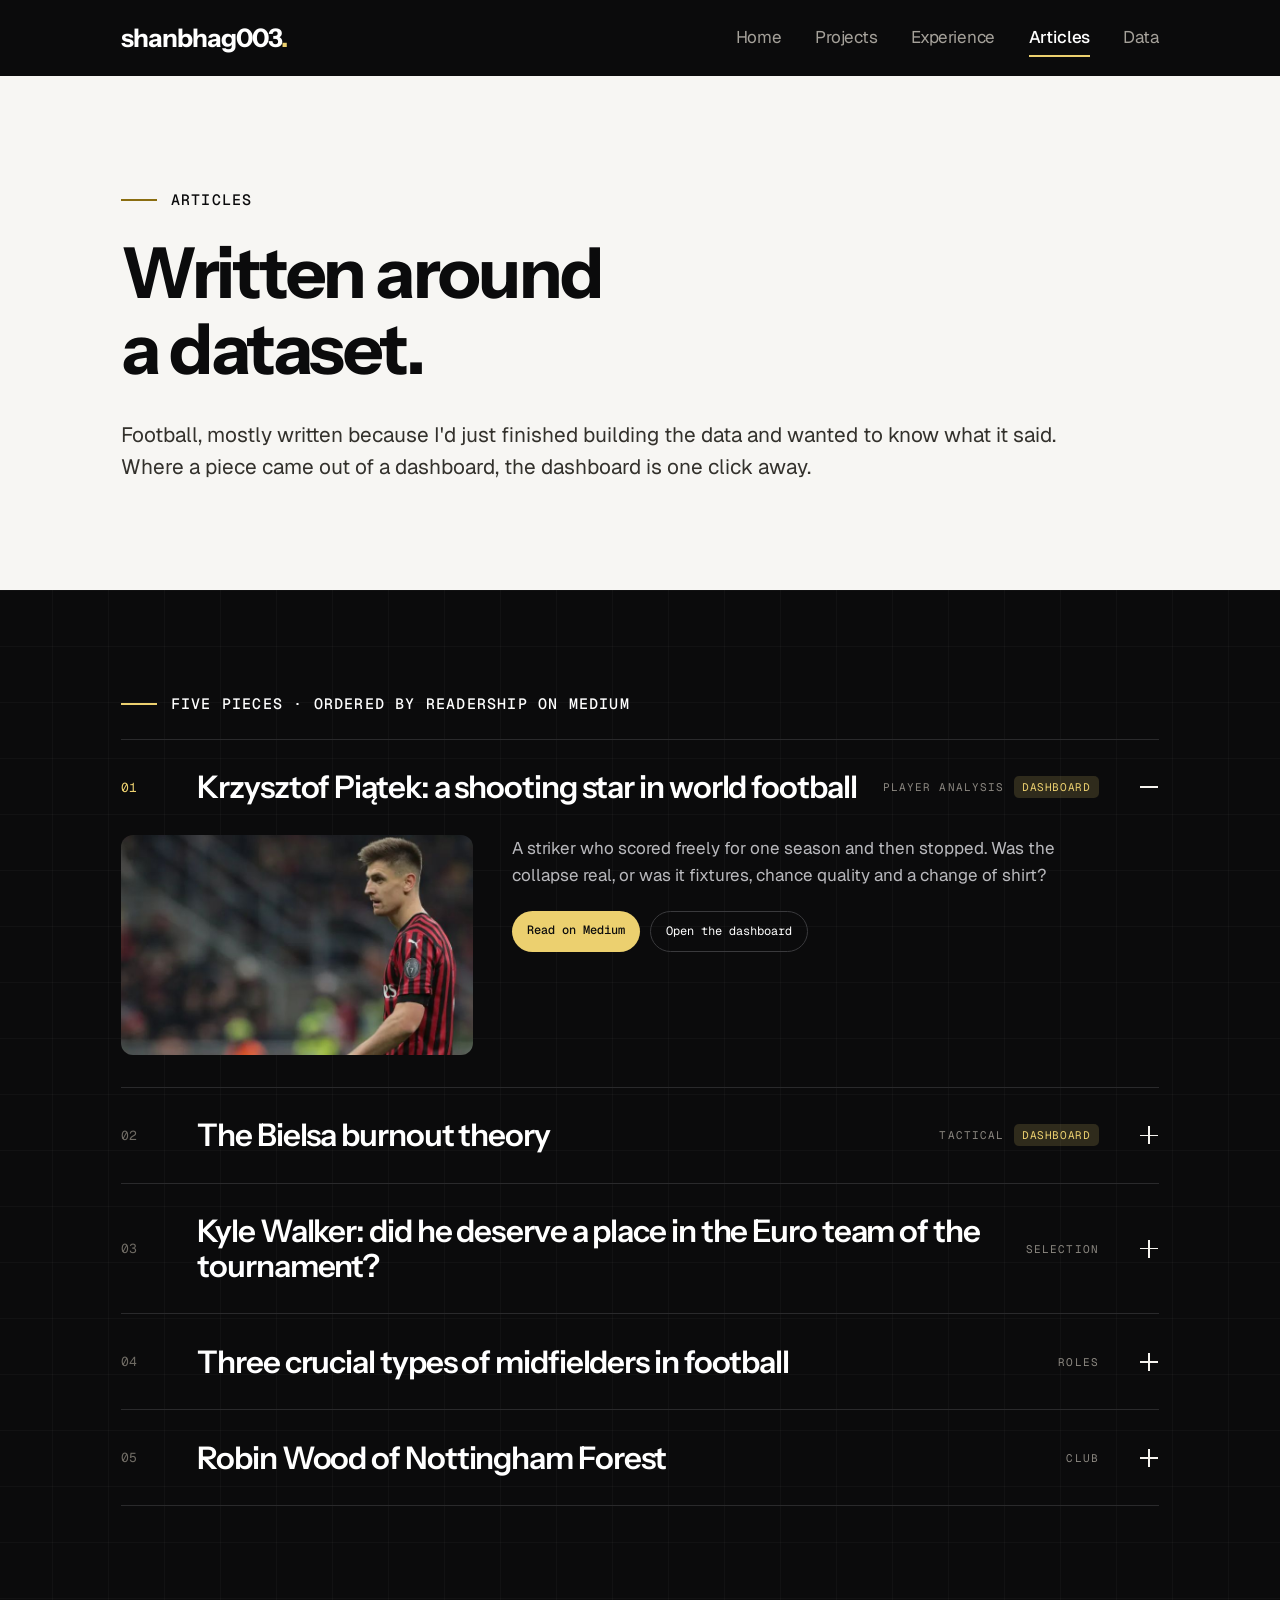
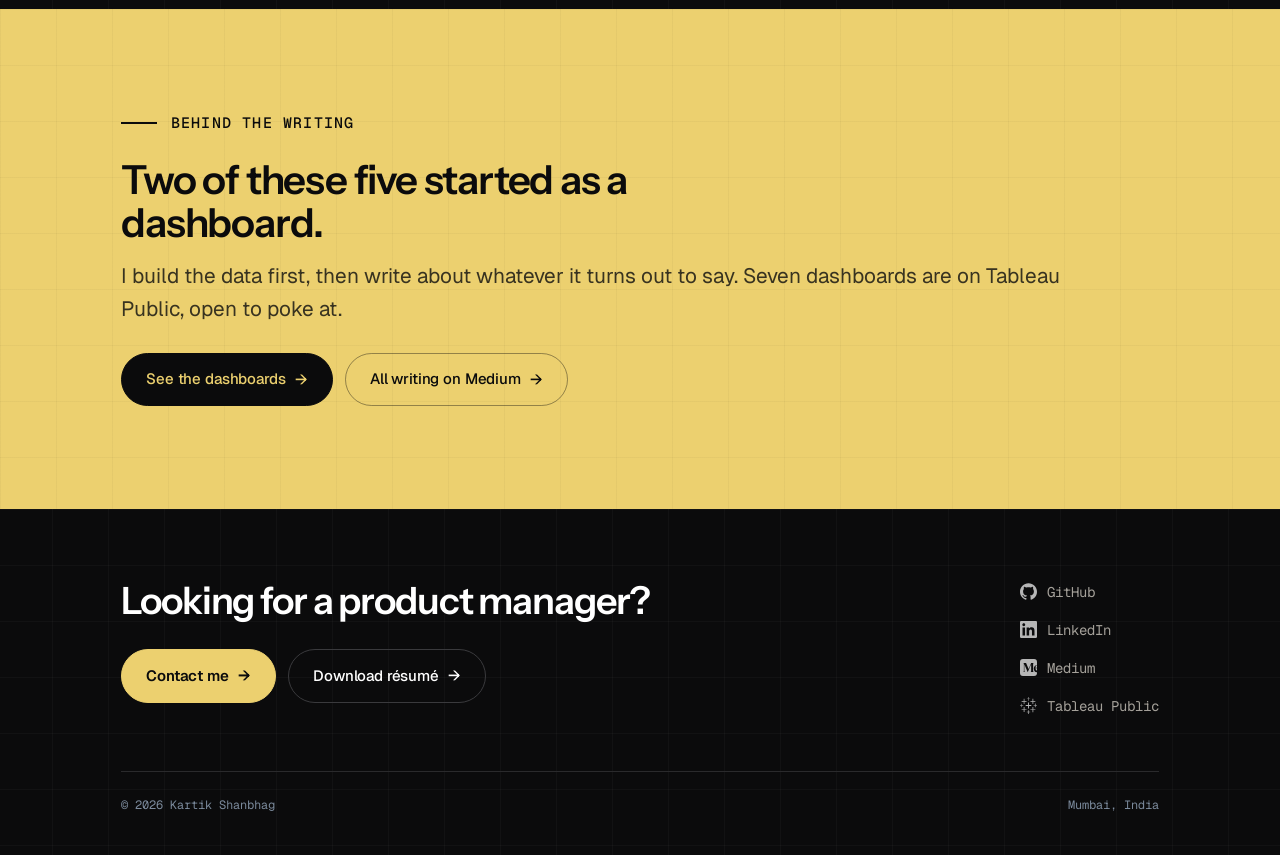
==== articles.html @ 31e9c237 "Add files via upload" ====
<!DOCTYPE html>
<html lang="en">
<head>
<meta charset="utf-8">
<meta name="viewport" content="width=device-width, initial-scale=1">
<title>Articles — Kartik Shanbhag</title>
<meta name="description" content="Football writing by Kartik Shanbhag, each piece built on a dataset first — Piątek's collapse, the Bielsa burnout theory, Euro full-back selection, midfielder archetypes and a Forest season.">
<meta name="theme-color" content="#f7f6f3">
<meta property="og:type" content="website">
<meta property="og:title" content="Articles — Kartik Shanbhag">
<meta property="og:description" content="Football and cricket writing, mostly built around a dataset I'd just finished putting together.">
<link rel="preconnect" href="https://fonts.googleapis.com">
<link rel="preconnect" href="https://fonts.gstatic.com" crossorigin>
<link href="https://fonts.googleapis.com/css2?family=Instrument+Sans:wght@400;500;600;700&family=Geist:wght@400;500;600&family=Geist+Mono:wght@400;500&display=swap" rel="stylesheet">
<link rel="icon" href="/favicon.ico" sizes="32x32">
<link rel="icon" href="/favicon.svg" type="image/svg+xml">
<link rel="apple-touch-icon" href="/apple-touch-icon.png">
<link rel="manifest" href="/site.webmanifest">
<link rel="stylesheet" href="style.css">
</head>
<body>
<div class="progress"></div>
<a class="skip" href="#main">Skip to content</a>

<nav class="nav">
  <div class="wrap">
    <a class="brand" href="index.html">shanbhag003<span>.</span></a>
    <button class="nav-toggle" id="nav-toggle" aria-label="Open menu" aria-expanded="false" aria-controls="site-nav">
      <span class="bars"></span>
    </button>
    <ul id="site-nav">
      <li><a href="index.html">Home</a></li>
      <li><a href="projects.html">Projects</a></li>
      <li><a href="experience.html">Experience</a></li>
      <li><a href="articles.html" aria-current="page">Articles</a></li>
      <li><a href="visualisations.html">Data</a></li>
    </ul>
  </div>
</nav>

<main id="main">

<header class="hero wrap">
  <p class="eyebrow rise r1">Articles</p>
  <h1 class="rise r1">Written around<br>a dataset.</h1>
  <p class="lede measure rise r2">Football, mostly written because I'd just finished building the data and wanted to know what it said. Where a piece came out of a dashboard, the dashboard is one click away.</p>
</header>

<section class="band-dark">
  <div class="wrap">
    <p class="eyebrow reveal">Five pieces · ordered by readership on Medium</p>
    <div class="rowlist reveal" id="rowlist">
      <div class="row open">
        <button class="row-head" aria-expanded="true" aria-controls="a01">
          <span class="row-n">01</span>
          <span class="row-title">Krzysztof Piątek: a shooting star in world football</span>
          <span class="row-meta"><span>Player analysis</span><span class="viz">Dashboard</span></span>
          <span class="row-ico" aria-hidden="true"></span>
        </button>
        <div class="row-body" id="a01">
          <div><div class="row-inner">
            <span class="row-img"><img src="assets/art-piatek.jpg" alt="Krzysztof Piątek in AC Milan colours during a Serie A match." width="760" height="475" loading="lazy"></span>
            <div>
              <p class="row-dek">A striker who scored freely for one season and then stopped. Was the collapse real, or was it fixtures, chance quality and a change of shirt?</p>
              <div class="row-acts">
                <a class="primary" href="https://medium.com/@shanbhag003/krzysztof-piatek-a-shooting-star-in-world-football-97bc989de7d6" target="_blank" rel="noopener noreferrer">Read on Medium</a>
            <a class="ghost" href="https://public.tableau.com/app/profile/kartik.shanbhag/viz/KrzysztofPiatek-OneSeasonWonder/Dashboard1" target="_blank" rel="noopener noreferrer">Open the dashboard</a>
              </div>
            </div>
          </div></div>
        </div>
      </div>
      <div class="row">
        <button class="row-head" aria-expanded="false" aria-controls="a02">
          <span class="row-n">02</span>
          <span class="row-title">The Bielsa burnout theory</span>
          <span class="row-meta"><span>Tactical</span><span class="viz">Dashboard</span></span>
          <span class="row-ico" aria-hidden="true"></span>
        </button>
        <div class="row-body" id="a02">
          <div><div class="row-inner">
            <span class="row-img"><img src="assets/art-bielsa.jpg" alt="A Leeds United supporters' banner depicting Marcelo Bielsa." width="760" height="475" loading="lazy"></span>
            <div>
              <p class="row-dek">Bielsa's teams are said to run themselves into the ground by spring. Is the drop-off measurable, or a story that fits a few famous cases?</p>
              <div class="row-acts">
                <a class="primary" href="https://medium.com/@shanbhag003/the-bielsa-burnout-theory-9007229bcdc0" target="_blank" rel="noopener noreferrer">Read on Medium</a>
            <a class="ghost" href="https://public.tableau.com/app/profile/kartik.shanbhag/viz/BielsaBurnout/MarceloBielsa" target="_blank" rel="noopener noreferrer">Open the dashboard</a>
              </div>
            </div>
          </div></div>
        </div>
      </div>
      <div class="row">
        <button class="row-head" aria-expanded="false" aria-controls="a03">
          <span class="row-n">03</span>
          <span class="row-title">Kyle Walker: did he deserve a place in the Euro team of the tournament?</span>
          <span class="row-meta"><span>Selection</span></span>
          <span class="row-ico" aria-hidden="true"></span>
        </button>
        <div class="row-body" id="a03">
          <div><div class="row-inner">
            <span class="row-img"><img src="assets/art-walker.jpg" alt="Kyle Walker on the ball for England against Denmark at Euro 2020." width="760" height="475" loading="lazy"></span>
            <div>
              <p class="row-dek">Full-back selection is where reputation does the most work. Comparing the shortlist on what actually happened across the tournament.</p>
              <div class="row-acts">
                <a class="primary" href="https://medium.com/@shanbhag003/kyle-walker-was-he-deserving-of-a-spot-in-the-euro-team-of-the-tournament-962c292a497a" target="_blank" rel="noopener noreferrer">Read on Medium</a>
              </div>
            </div>
          </div></div>
        </div>
      </div>
      <div class="row">
        <button class="row-head" aria-expanded="false" aria-controls="a04">
          <span class="row-n">04</span>
          <span class="row-title">Three crucial types of midfielders in football</span>
          <span class="row-meta"><span>Roles</span></span>
          <span class="row-ico" aria-hidden="true"></span>
        </button>
        <div class="row-body" id="a04">
          <div><div class="row-inner">
            <span class="row-img"><img src="assets/art-midfielders.jpg" alt="Kevin De Bruyne, Kalvin Phillips, N'Golo Kanté and other Premier League midfielders." width="760" height="475" loading="lazy"></span>
            <div>
              <p class="row-dek">"Midfielder" describes three genuinely different jobs. What separates them, and why comparing players across the boundary tells you almost nothing.</p>
              <div class="row-acts">
                <a class="primary" href="https://medium.com/@shanbhag003/3-crucial-types-of-midfielders-in-football-703158b13ffe" target="_blank" rel="noopener noreferrer">Read on Medium</a>
              </div>
            </div>
          </div></div>
        </div>
      </div>
      <div class="row">
        <button class="row-head" aria-expanded="false" aria-controls="a05">
          <span class="row-n">05</span>
          <span class="row-title">Robin Wood of Nottingham Forest</span>
          <span class="row-meta"><span>Club</span></span>
          <span class="row-ico" aria-hidden="true"></span>
        </button>
        <div class="row-body" id="a05">
          <div><div class="row-inner">
            <span class="row-img"><img src="assets/art-wood.jpg" alt="Chris Wood celebrating a goal for Nottingham Forest." width="760" height="475" loading="lazy"></span>
            <div>
              <p class="row-dek">A striker written off twice over, carrying a Forest season almost on his own. Told through the numbers.</p>
              <div class="row-acts">
                <a class="primary" href="https://medium.com/@shanbhag003/robin-wood-of-nottingham-forest-da13e51b017c" target="_blank" rel="noopener noreferrer">Read on Medium</a>
              </div>
            </div>
          </div></div>
        </div>
      </div>
    </div>
  </div>
</section>

<section class="band-gold">
  <div class="wrap">
    <p class="eyebrow reveal">Behind the writing</p>
    <h2 class="reveal measure" style="max-width:26ch">Two of these five started as a dashboard.</h2>
    <p class="lede measure reveal d1" style="color:rgba(11,11,12,.8)">I build the data first, then write about whatever it turns out to say. Seven dashboards are on Tableau Public, open to poke at.</p>
    <div class="actions reveal d2">
      <a class="btn btn-live" href="visualisations.html">See the dashboards</a>
      <a class="btn" href="https://shanbhag003.medium.com/" target="_blank" rel="noopener noreferrer">All writing on Medium</a>
    </div>
  </div>
</section>

</main>

<footer class="foot">
  <div class="wrap">
    <div class="foot-grid">
      <div>
        <h2>Looking for a product manager?</h2>
        <div class="actions">
          <a class="btn btn-live" href="mailto:kshanbhag231@gmail.com?subject=Hello%20Kartik">Contact me</a>
          <a class="btn" href="assets/Kartik_Shanbhag_Resume.pdf" download>Download résumé</a>
        </div>
      </div>
      <ul class="foot-links">
        <li><a href="https://github.com/shanbhag003" target="_blank" rel="noopener noreferrer"><svg class="ico" viewBox="0 0 24 24" width="17" height="17" aria-hidden="true" focusable="false"><path fill="currentColor" d="M12 .297c-6.63 0-12 5.373-12 12 0 5.303 3.438 9.8 8.205 11.385.6.113.82-.258.82-.577 0-.285-.01-1.04-.015-2.04-3.338.724-4.042-1.61-4.042-1.61C4.422 18.07 3.633 17.7 3.633 17.7c-1.087-.744.084-.729.084-.729 1.205.084 1.838 1.236 1.838 1.236 1.07 1.835 2.809 1.305 3.495.998.108-.776.417-1.305.76-1.605-2.665-.3-5.466-1.332-5.466-5.93 0-1.31.465-2.38 1.235-3.22-.135-.303-.54-1.523.105-3.176 0 0 1.005-.322 3.3 1.23.96-.267 1.98-.399 3-.405 1.02.006 2.04.138 3 .405 2.28-1.552 3.285-1.23 3.285-1.23.645 1.653.24 2.873.12 3.176.765.84 1.23 1.91 1.23 3.22 0 4.61-2.805 5.625-5.475 5.92.42.36.81 1.096.81 2.22 0 1.606-.015 2.896-.015 3.286 0 .315.21.69.825.57C20.565 22.092 24 17.592 24 12.297c0-6.627-5.373-12-12-12"/></svg><span>GitHub</span></a></li>
        <li><a href="https://www.linkedin.com/in/kartik-shanbhag-b29806129/" target="_blank" rel="noopener noreferrer"><svg class="ico" viewBox="0 0 24 24" width="17" height="17" aria-hidden="true" focusable="false"><path fill="currentColor" d="M20.447 20.452h-3.554v-5.569c0-1.328-.027-3.037-1.852-3.037-1.853 0-2.136 1.445-2.136 2.939v5.667H9.351V9h3.414v1.561h.046c.477-.9 1.637-1.85 3.37-1.85 3.601 0 4.267 2.37 4.267 5.455v6.286zM5.337 7.433c-1.144 0-2.063-.926-2.063-2.065 0-1.138.92-2.063 2.063-2.063 1.14 0 2.064.925 2.064 2.063 0 1.139-.925 2.065-2.064 2.065zm1.782 13.019H3.555V9h3.564v11.452zM22.225 0H1.771C.792 0 0 .774 0 1.729v20.542C0 23.227.792 24 1.771 24h20.451C23.2 24 24 23.227 24 22.271V1.729C24 .774 23.2 0 22.222 0h.003z"/></svg><span>LinkedIn</span></a></li>
        <li><a href="https://shanbhag003.medium.com/" target="_blank" rel="noopener noreferrer"><svg class="ico" viewBox="0 0 24 24" width="17" height="17" aria-hidden="true" focusable="false"><path fill="currentColor" d="M4.21 0A4.201 4.201 0 0 0 0 4.21v15.58A4.201 4.201 0 0 0 4.21 24h15.58A4.201 4.201 0 0 0 24 19.79v-1.093c-.137.013-.278.02-.422.02-2.577 0-4.027-2.146-4.09-4.832a7.592 7.592 0 0 1 .022-.708c.093-1.186.475-2.241 1.105-3.022a3.885 3.885 0 0 1 1.395-1.1c.468-.237 1.127-.367 1.664-.367h.023c.101 0 .202.004.303.01V4.211A4.201 4.201 0 0 0 19.79 0Zm.198 5.583h4.165l3.588 8.435 3.59-8.435h3.864v.146l-.019.004c-.705.16-1.063.397-1.063 1.254h-.003l.003 10.274c.06.676.424.885 1.063 1.03l.02.004v.145h-4.923v-.145l.019-.005c.639-.144.994-.353 1.054-1.03V7.267l-4.745 11.15h-.261L6.15 7.569v9.445c0 .857.358 1.094 1.063 1.253l.02.004v.147H4.405v-.147l.019-.004c.705-.16 1.065-.397 1.065-1.253V6.987c0-.857-.358-1.094-1.064-1.254l-.018-.004zm19.25 3.668c-1.086.023-1.733 1.323-1.813 3.124H24V9.298a1.378 1.378 0 0 0-.342-.047Zm-1.862 3.632c-.1 1.756.86 3.239 2.204 3.634v-3.634z"/></svg><span>Medium</span></a></li>
        <li><a href="https://public.tableau.com/app/profile/kartik.shanbhag/vizzes" target="_blank" rel="noopener noreferrer"><svg class="ico" viewBox="0 0 24 24" width="17" height="17" aria-hidden="true" focusable="false"><path fill="currentColor" d="M11.654.174V2.377H9.682v.58h1.972V5.16h.696V2.957h1.97v-.58h-1.97V.174h-.348zm6.03 2.262l-.002 1.623v1.623h-2.957v.927h2.957v3.188H18.725l.011-1.582.02-1.576 1.465-.02 1.46-.01v-.927H18.728V2.436h-.522zm-12.407.06V5.686H2.291v.925H5.277V9.801h.985V6.61h3.013v-.925H6.262V2.496H5.77zm6.086 5.27v3.593H8.06v1.188h3.304v3.596h1.28v-3.596H15.953v-1.188H12.643V7.766h-.637zm9.721 1.55v2.221h-2.012v.811h2.012v2.261h.887v-2.261H24v-.811h-2.029V9.317h-.422zm-19.111.131V11.621H0v.621H1.973v2.194H2.64v-2.194h2v-.62H2.609V9.446h-.318zm15.709 4.516v3.254h-3.016v.927h3.016v3.217h1.072v-3.216H21.74v-.928H18.754v-3.254h-.533zm-12.463.008v3.246H2.262v.928h2.957v3.189H6.32v-3.189h2.955v-.928H6.32V13.97h-.55zm6.316 4.578l.002 1.103v1.1H9.566v.812h1.971v2.262h.928l.012-1.119.017-1.143H14.463v-.812h-2V18.549h-.465z"/></svg><span>Tableau Public</span></a></li>
      </ul>
    </div>
    <div class="foot-base">
      <span>© 2026 Kartik Shanbhag</span>
      <span>Mumbai, India</span>
    </div>
  </div>
</footer>

<script src="app.js" defer></script>
</body>
</html>
---- style.css ----
/* ============================================================
   shanbhag003.com — v3, light
   Paper-white ground, ink text, one blue for action and one
   ochre for verified numbers. Both accents contrast-checked
   against the background at small sizes.
   Type: Instrument Sans (display) / Geist (body) / Geist Mono
   ============================================================ */

:root {
  /* --ink is the page ground, --paper is the text. */
  --ink:      #f7f6f3;   /* warm white ground */
  --ink-2:    #efece5;
  --ink-3:    #e6e2d9;
  --line:     #ded9cf;
  --line-2:   #bdb6a8;
  --paper:    #0b0b0c;   /* near-black text */
  --muted:    #56534c;
  --muted-2:  #6a665e;
  --live:     #0b0b0c;   /* action = black; gold is the reveal on hover */
  --band-dark:  #0b0b0c;
  --gold:       #ecd06f; /* block colour and big figures — never small text on white */
  --gold-deep:  #8a6d10; /* same hue, dark enough for text on light (5.2:1) */
  --band-tint:  #efece5;
  --on-dark:    #f6f4ef;
  --on-dark-mu: #a5a19a;
  --data:     #8a6d10;

  --display: "Instrument Sans", system-ui, sans-serif;
  --body: "Geist", system-ui, sans-serif;
  --mono: "Geist Mono", ui-monospace, monospace;

  --wrap: 1140px;
  --gut: clamp(1.25rem, 4vw, 3.5rem);
  --nav-h: 76px;
  --ease: cubic-bezier(.16,.84,.44,1);
}

*, *::before, *::after { box-sizing: border-box; }
html { -webkit-text-size-adjust: 100%; text-size-adjust: 100%; scroll-behavior: smooth; }

body {
  margin: 0;
  background: var(--ink);
  color: var(--paper);
  font-family: var(--body);
  font-size: 1.0625rem;
  line-height: 1.62;
  -webkit-font-smoothing: antialiased;
}

img { max-width: 100%; height: auto; display: block; }
p, li, td, th, h1, h2, h3, h4 { overflow-wrap: break-word; }
a { color: inherit; }
::selection { background: var(--gold); color: var(--paper); }
code { font-family: var(--mono); font-size: .875em; color: var(--gold-deep); }

.wrap { max-width: var(--wrap); margin: 0 auto; padding: 0 var(--gut); }

/* ---------- nav ---------- */

.nav { background: var(--band-dark); position: sticky; top: 0; z-index: 40; }
.nav .wrap { display: flex; align-items: center; justify-content: space-between; gap: 1rem; min-height: 76px; }
.brand {
  font-family: var(--display); font-weight: 700; font-size: 1.6rem;
  letter-spacing: -.04em; text-decoration: none; line-height: 1;
  color: #fff; text-transform: lowercase;
}
.brand span { color: var(--gold); }
.nav-toggle {
  display: none; appearance: none; background: none; border: 0; cursor: pointer;
  width: 46px; height: 46px; margin-right: -10px; padding: 0;
  align-items: center; justify-content: center;
}
.bars, .bars::before, .bars::after {
  display: block; width: 24px; height: 2px; background: #fff; border-radius: 2px;
  transition: transform .3s var(--ease), opacity .2s linear;
}
.bars::before, .bars::after { content: ""; position: absolute; }
.bars::before { transform: translateY(-7px); }
.bars::after  { transform: translateY(7px); }
.nav-toggle { position: relative; }
.nav.open .bars { background: transparent; }
.nav.open .bars::before { transform: rotate(45deg); }
.nav.open .bars::after  { transform: rotate(-45deg); }

.nav ul { list-style: none; display: flex; gap: clamp(1rem, 2.6vw, 2.2rem); margin: 0; padding: 0; -webkit-overflow-scrolling: touch; }
.nav a:not(.brand) {
  font-family: var(--body); font-size: 1.0625rem; letter-spacing: -.01em;
  text-decoration: none; color: var(--on-dark-mu); padding: .4rem 0;
  border-bottom: 2px solid transparent; transition: color .18s, border-color .18s;
}
.nav a:not(.brand):hover { color: #fff; border-bottom-color: #3a3a3d; }
.nav a[aria-current="page"] { color: #fff; font-weight: 500; border-bottom-color: var(--gold); }

/* ---------- type ---------- */

.eyebrow { font-family: var(--mono); font-size: .8125rem; letter-spacing: .1em; text-transform: uppercase; color: var(--muted); margin: 0 0 1.1rem; }

/* section-level labels get real presence: larger, darker, with a gold rule */
.wrap > .eyebrow {
  display: flex; align-items: center; gap: .85rem;
  font-size: .9375rem; letter-spacing: .08em; font-weight: 500;
  color: var(--paper); margin-bottom: 1.4rem;
}
.wrap > .eyebrow::before {
  content: ""; flex: 0 0 auto; width: 2.25rem; height: 2px; background: var(--gold-deep);
}
.band-dark .wrap > .eyebrow, .band-dark .wrap > .eyebrow.data,
.band-dark .wrap > .eyebrow.live { color: #fff; }
.band-dark .wrap > .eyebrow::before { background: var(--gold); }
.band-gold .wrap > .eyebrow { color: var(--paper); }
.band-gold .wrap > .eyebrow::before { background: var(--paper); }
@media (max-width: 620px) {
  .wrap > .eyebrow { font-size: .8125rem; gap: .65rem; }
  .wrap > .eyebrow::before { width: 1.5rem; }
}
.eyebrow.data { color: var(--gold-deep); }
.eyebrow.live { color: var(--paper); }

h1, h2, h3, h4 { font-family: var(--display); font-weight: 600; letter-spacing: -.035em; line-height: 1.08; margin: 0 0 1rem; }
h1 { font-size: clamp(2.4rem, 6.4vw, 4.4rem); font-weight: 700; }
h2 { font-size: clamp(1.7rem, 3.6vw, 2.5rem); letter-spacing: -.03em; }
h3 { font-size: clamp(1.15rem, 2vw, 1.45rem); letter-spacing: -.02em; }
h4 { font-size: 1.0625rem; }

p { margin: 0 0 1.15rem; }
p.lede { font-size: clamp(1.1rem, 1.75vw, 1.3rem); color: #33312c; line-height: 1.55; }
.measure { max-width: 68ch; }
strong { color: #000; font-weight: 600; }
em { color: #2c2a25; }

section { padding: clamp(3.5rem, 8vw, 6.5rem) 0; }
section + section { border-top: 1px solid var(--line); }

/* Every section gets its own ground. Four families, deliberately different
   in hue rather than four shades of the same grey:
     default  near-white cool
     tint     cool blue-grey
     warm     warm cream
     dark     deep navy                                                */
.band-tint { background: var(--band-tint); border-top: 0; }
.band-warm { background: var(--ink-2); border-top: 0; }
.band-gold { background: var(--gold); color: var(--paper); border-top: 0; }
.band-gold h2, .band-gold strong { color: var(--paper); }
.band-gold p { color: rgba(11,11,12,.8); }
.band-gold .eyebrow { color: rgba(11,11,12,.62); }
.band-gold .btn { background: transparent; border-color: rgba(11,11,12,.4); color: var(--paper); }
.band-gold .btn:hover { background: #fff; border-color: #fff; color: var(--paper); }
.band-gold .btn-live { background: var(--paper); border-color: var(--paper); color: var(--gold); }
.band-gold .btn-live:hover { background: #fff; border-color: #fff; color: var(--paper); }
.band-white { background: #fff; border-top: 0; }
section.band-tint + section, section.band-warm + section, section.band-gold + section,
section.band-white + section, section.band-dark + section { border-top: 0; }
.band-gold, section.band-gold { border-top: 0; }
.band-warm .card, .band-tint .card { background: #fff; }
.band-dark { background: var(--band-dark); color: var(--on-dark); border-top: 0; }
.band-dark h2, .band-dark strong { color: #fff; }
.band-dark p { color: #b9b9bd; }
.band-dark .eyebrow { color: var(--gold); }
.band-dark a:not(.btn) { color: var(--gold); }
.band-dark em { color: #dcdcdf; }
section.band-dark + section { border-top: 0; }
.rule { border: 0; border-top: 1px solid var(--line); margin: 3rem 0; }

/* ---------- hero ---------- */

.hero { padding-top: clamp(3.5rem, 9vw, 7rem); padding-bottom: clamp(3rem, 7vw, 5.5rem); }
.hero h1 { max-width: 24ch; }
.hero h1 .sub {
  display: block; font-size: clamp(1.1rem, 2vw, 1.5rem); font-weight: 400;
  color: var(--muted); letter-spacing: -.015em; margin-top: 1.15rem;
  line-height: 1.4; max-width: 46ch;
}
.hero .lede { margin-top: 2rem; }

/* ---------- buttons ---------- */

.actions { display: flex; flex-wrap: wrap; gap: .75rem; margin-top: 1.75rem; }
.btn {
  font-family: var(--body); font-size: .9375rem; font-weight: 500; letter-spacing: -.01em;
  text-decoration: none; padding: .85rem 1.5rem; border: 1px solid var(--line-2);
  color: var(--paper); background: #fff; border-radius: 999px;
  display: inline-flex; align-items: center; gap: .6rem;
  transition: background .2s, border-color .2s, transform .2s var(--ease), box-shadow .2s, color .2s;
}
.btn::after {
  content: "\2192"; font-size: 1.05em; line-height: 1;
  transition: transform .28s var(--ease);
}
.btn:hover::after { transform: translateX(4px); }
.btn:hover { border-color: var(--paper); background: var(--gold); color: var(--paper); transform: translateY(-2px); box-shadow: none; }
.btn-live { background: var(--paper); border-color: var(--paper); color: #fff; font-weight: 500; box-shadow: none; }
.band-dark .btn, .foot .btn { background: transparent; color: #fff; border-color: #3a3a3d; }
.band-dark .btn:hover, .foot .btn:hover { border-color: #fff; box-shadow: none; }
.band-dark .btn-live, .foot .btn-live { background: var(--gold); border-color: var(--gold); color: var(--paper); font-weight: 600; }
.band-dark .btn-live:hover, .foot .btn-live:hover { background: #fff; border-color: #fff; color: var(--paper); }
.btn-live:hover { background: var(--gold); border-color: var(--gold); color: var(--paper); box-shadow: none; }

/* ---------- claim cards ---------- */

.claims { display: grid; grid-template-columns: repeat(3, 1fr); gap: 1.25rem; }

/* below three-across, the cards become a swipeable carousel */
@media (max-width: 980px) {
  .claims {
    display: flex; overflow-x: auto; scroll-snap-type: x mandatory;
    gap: 1rem; scrollbar-width: none;
    margin: 0 calc(-1 * var(--gut)); padding: .25rem var(--gut) 1rem;
  }
  .claims::-webkit-scrollbar { display: none; }
  .claim { flex: 0 0 min(20rem, 80vw); scroll-snap-align: start; min-height: 20rem; }
}
.claim {
  background: var(--gold); color: var(--paper); border-radius: 18px;
  padding: clamp(1.6rem, 2.6vw, 2.15rem); display: flex; flex-direction: column;
  min-height: 22rem; text-decoration: none;
  transition: transform .3s var(--ease), box-shadow .3s var(--ease);
}
.claim:hover { transform: translateY(-6px); box-shadow: 0 18px 40px rgba(11,11,12,.18); }
.claim-top { display: flex; justify-content: space-between; align-items: baseline; margin-bottom: 2.75rem; }
.claim-n { font-family: var(--mono); font-size: .875rem; color: rgba(11,11,12,.55); }
.claim-tag { font-family: var(--mono); font-size: .75rem; letter-spacing: .12em; text-transform: uppercase; color: rgba(11,11,12,.72); text-align: right; }
.claim h3 { font-size: clamp(1.35rem, 1.9vw, 1.7rem); line-height: 1.14; letter-spacing: -.03em; color: var(--paper); margin-bottom: .9rem; }
.claim p { font-size: .9375rem; color: rgba(11,11,12,.78); margin-bottom: 1.6rem; line-height: 1.55; }
.claim .go {
  font-family: var(--body); font-size: .875rem; font-weight: 600; color: var(--paper);
  margin-top: auto; display: inline-flex; align-items: center; gap: .5rem;
  border-top: 1px solid rgba(11,11,12,.28); padding-top: 1.1rem; width: 100%;
}
.claim .go::after { content: "\2192"; margin-left: auto; transition: transform .28s var(--ease); }
.claim:hover .go::after { transform: translateX(5px); }

/* ---------- clients ---------- */

.clients { display: flex; flex-wrap: wrap; gap: .5rem; margin: 0; padding: 0; list-style: none; }
.clients li {
  font-family: var(--mono); font-size: .8125rem; border: 1px solid var(--line);
  padding: .55rem .85rem; color: #3a4553; background: #fff;
  transition: border-color .2s, color .2s, box-shadow .2s;
}
.clients li:hover { border-color: var(--paper); color: #000; box-shadow: none; }

/* ---------- project rail ----------
   A segmented control, not a row of outline pills. The active
   state is a solid pill that slides between items; the CSS
   fallback below keeps it visible with JavaScript off.
   ------------------------------------------------------------ */

.prail {
  position: sticky; top: var(--nav-h); z-index: 30;
  background: rgba(247,246,243,.94); backdrop-filter: blur(14px);
  border-bottom: 1px solid var(--line);
}
.prail .wrap { padding-top: .85rem; padding-bottom: .85rem; overflow-x: auto; scrollbar-width: none; }
.prail .wrap::-webkit-scrollbar { display: none; }

.prail-track {
  position: relative; display: inline-flex; gap: .25rem;
  background: var(--ink-3); border-radius: 999px; padding: 5px;
  width: max-content;
}
.prail-ind {
  position: absolute; top: 5px; left: 0; height: calc(100% - 10px);
  background: var(--paper); border-radius: 999px; opacity: 0;
  transition: transform .38s var(--ease), width .38s var(--ease), opacity .2s;
  pointer-events: none;
}
.prail-track.js .prail-ind { opacity: 1; }

.prail a {
  position: relative; z-index: 1;
  font-family: var(--body); font-size: .9375rem; font-weight: 500; letter-spacing: -.01em;
  text-decoration: none; white-space: nowrap; color: var(--muted);
  padding: .72rem 1.35rem; border-radius: 999px; transition: color .22s;
}
.prail a:hover { color: var(--paper); }
.prail a[aria-current="true"] { color: #fff; }

/* fallback: without the sliding indicator, fill the active item directly */
.prail-track:not(.js) a[aria-current="true"] { background: var(--paper); }

@media (max-width: 620px) {
  .prail .wrap { padding-top: .6rem; padding-bottom: .6rem; }
  .prail a { font-size: .875rem; padding: .65rem 1.05rem; }
}

/* ---------- case blocks ---------- */

.case { padding: clamp(3.5rem, 7vw, 6rem) 0; scroll-margin-top: calc(var(--nav-h) + 4.5rem); }
.case-grid { display: grid; grid-template-columns: 0.85fr 1.15fr; gap: clamp(2rem, 5vw, 4.5rem); align-items: start; }
.case.flip .case-grid { grid-template-columns: 1.15fr 0.85fr; }
.case.flip .case-media { order: 2; }
@media (max-width: 900px) {
  .case-grid, .case.flip .case-grid { grid-template-columns: 1fr; }
  .case.flip .case-media { order: 0; }
}

.case-media { position: sticky; top: calc(var(--nav-h) + 5rem); }
@media (max-width: 900px) { .case-media { position: static; } }

.screen { display: block; border: 1px solid #26262e; border-radius: 14px; overflow: hidden; background: #14141a; }
.screen-bar {
  display: flex; align-items: center; gap: .5rem; padding: .7rem .9rem;
  font-family: var(--mono); font-size: .6875rem; color: #8b8780;
  border-bottom: 1px solid #26262e; background: #0e0e12; white-space: nowrap; overflow: hidden;
}
.screen-bar span { overflow: hidden; text-overflow: ellipsis; }
.screen-bar .live-dot { flex: 0 0 auto; width: 6px; height: 6px; border-radius: 50%; background: #4ade80; animation: pulse 2.8s var(--ease) infinite; }
.screen-img { display: block; aspect-ratio: 4 / 5; background: #08080b; }
.screen-img img { width: 100%; height: 100%; object-fit: contain; }

.case-body > h2 { font-size: clamp(2.1rem, 4.4vw, 3.4rem); letter-spacing: -.04em; line-height: 1.02; margin-bottom: .9rem; }
.stackline { font-family: var(--mono); font-size: .75rem; letter-spacing: .09em; text-transform: uppercase; color: var(--muted-2); margin-bottom: 1.5rem; }
.footnote { font-size: .875rem; color: var(--muted-2); margin-top: 1.25rem; max-width: 54ch; }

/* ---------- metrics ----------
   No boxes. A hairline above each figure and nothing else — the
   bordered grid was a table in disguise.
   ------------------------------------------------------------ */

.metrics {
  display: grid; grid-template-columns: repeat(auto-fit, minmax(10.5rem, 1fr));
  column-gap: clamp(1.5rem, 3vw, 2.75rem); row-gap: 0;
  margin: 2.5rem 0 2.75rem;
}
.metric { display: flex; flex-direction: column; border-top: 1.5px solid var(--paper); padding: 1rem 0 1.6rem; }
.mval {
  font-family: var(--display); font-weight: 700;
  font-size: clamp(2.3rem, 3.8vw, 3.1rem); letter-spacing: -.045em; line-height: .95;
  color: var(--paper); margin-bottom: .7rem; font-variant-numeric: tabular-nums;
}
.mlab { font-size: .9375rem; font-weight: 500; color: var(--paper); line-height: 1.35; margin-bottom: .45rem; }
.mnote { font-family: var(--mono); font-size: .6875rem; color: var(--muted-2); line-height: 1.55; margin-top: auto; }

/* ---------- the rejected ledger ----------
   Each item struck through, with the reason beside it. No fill,
   no border box — a gold rule and hairline rows.
   ------------------------------------------------------------ */

.rejected { border-top: 1.5px solid var(--gold-deep); padding-top: 1.1rem; margin: 2.5rem 0; }
.rejected > .eyebrow { color: var(--gold-deep); margin-bottom: 1rem; }
.rej-list { list-style: none; margin: 0 0 1.4rem; padding: 0; }
.rej-list li {
  display: grid; grid-template-columns: minmax(9rem, 15rem) 1fr; gap: 1.25rem;
  padding: .8rem 0; border-bottom: 1px solid var(--line); align-items: baseline;
}
@media (max-width: 620px) { .rej-list li { grid-template-columns: 1fr; gap: .2rem; } }
.rej-list s {
  font-family: var(--mono); font-size: .8125rem; color: var(--muted-2);
  text-decoration-thickness: 1.5px; text-decoration-color: var(--gold-deep);
}
.rej-list span { font-size: .9375rem; color: var(--muted); }
.rejected > p { font-size: .9375rem; }
.rejected > p:last-child { margin-bottom: 0; }

/* ---------- an honest note, no box ---------- */
.note { border-left: 2px solid var(--gold-deep); padding: .1rem 0 .1rem 1.35rem; margin: 2.5rem 0; }
.note > .eyebrow { color: var(--gold-deep); }
.note p:last-child { margin-bottom: 0; }

.field { margin: 2.5rem 0; }
.field > .eyebrow { margin-bottom: .6rem; }

/* the rejected ledger — signature element */
.ledger {
  border: 1px solid var(--paper); border-left-width: 4px;
  background: #fdf7e6;
  padding: clamp(1.25rem, 3vw, 2rem); margin: 2.5rem 0;
}
.ledger > .eyebrow { color: var(--live); }
.ledger p:last-child { margin-bottom: 0; }

table { width: 100%; border-collapse: collapse; font-family: var(--mono); font-size: .8125rem; margin: 1.25rem 0 1.5rem; background: #fff; }
caption { text-align: left; font-family: var(--mono); font-size: .75rem; letter-spacing: .08em; text-transform: uppercase; color: var(--muted-2); padding-bottom: .7rem; }
th, td { text-align: left; padding: .65rem .8rem; border-bottom: 1px solid var(--line); vertical-align: top; }
thead th { color: var(--muted-2); font-weight: 400; font-size: .75rem; letter-spacing: .04em; text-transform: uppercase; border-bottom-color: var(--line-2); }
td:not(:first-child) { font-variant-numeric: tabular-nums; }
tbody tr { transition: background .15s; }
tbody tr:hover { background: var(--ink-2); }
tbody tr.win td, tbody tr.win td strong { color: var(--gold-deep); }
tbody tr.win { background: #fdf3d8; }
.wrap-table { overflow-x: auto; -webkit-overflow-scrolling: touch; }
.wrap-table table { min-width: 30rem; }

figure { margin: 2.5rem 0; }
figure img { border: 1px solid var(--line); }
figcaption { font-family: var(--mono); font-size: .8125rem; color: var(--muted-2); padding-top: .8rem; line-height: 1.6; }

.callout { border-left: 4px solid var(--gold); padding: .15rem 0 .15rem 1.35rem; margin: 2.25rem 0; }
.callout p:last-child { margin-bottom: 0; }
.quote { font-family: var(--display); font-size: clamp(1.15rem, 2.2vw, 1.45rem); font-weight: 600; letter-spacing: -.028em; line-height: 1.3; color: #000; }

ul.plain { list-style: none; padding: 0; margin: 0 0 1.15rem; }
ul.plain li { padding-left: 1.35rem; position: relative; margin-bottom: .6rem; }
ul.plain li::before { content: ""; position: absolute; left: 0; top: .74em; width: 7px; height: 1px; background: var(--line-2); }

/* ---------- experience ---------- */

.cap { display: grid; grid-template-columns: 15rem 1fr; gap: clamp(1rem, 3vw, 3rem); padding: 2rem 0; border-top: 1px solid var(--line); }
.cap:first-of-type { border-top: 0; }
@media (max-width: 780px) { .cap { grid-template-columns: 1fr; gap: .5rem; } }
.cap h3 { margin-bottom: .4rem; }
.cap > div > p:last-child { margin-bottom: 0; }

.year { margin-top: 3rem; }
.year > h3 { font-family: var(--mono); font-size: .875rem; letter-spacing: .06em; text-transform: uppercase; color: var(--gold-deep); font-weight: 500; border-bottom: 1px solid var(--line-2); padding-bottom: .7rem; margin-bottom: 0; }
.log { list-style: none; margin: 0; padding: 0; }
.log li { display: grid; grid-template-columns: 7.5rem 1fr; gap: 1.25rem; padding: .95rem 0; border-bottom: 1px solid var(--line); font-size: .9375rem; }
@media (max-width: 680px) { .log li { grid-template-columns: 1fr; gap: .3rem; } }
.log .when { font-family: var(--mono); font-size: .8125rem; text-transform: uppercase; color: var(--muted-2); padding-top: .22rem; }
.log .what { color: #2c2a25; }
.log .what b { color: #000; font-weight: 600; }
.log .who { font-family: var(--mono); font-size: .75rem; color: var(--gold-deep); display: block; margin-top: .3rem; }

/* ---------- cards ---------- */

.cards { display: flex; flex-wrap: wrap; gap: 1.25rem; }
.card {
  flex: 1 1 320px; max-width: 100%;
  background: #fff; border: 1px solid var(--line);
  padding: clamp(1.5rem, 3vw, 2rem); display: flex; flex-direction: column;
  text-decoration: none; transition: border-color .2s, transform .25s var(--ease), box-shadow .25s;
}
.card:hover { border-color: var(--paper); transform: translateY(-3px); box-shadow: 0 10px 26px rgba(11,11,12,.10); }
.card .kicker { font-family: var(--mono); font-size: .75rem; letter-spacing: .07em; text-transform: uppercase; color: var(--muted-2); margin-bottom: .9rem; }
.card h3 { font-size: 1.1rem; line-height: 1.3; margin-bottom: .7rem; }
.card p { font-size: .9375rem; color: var(--muted); margin-bottom: 1.3rem; }
.card .go { font-family: var(--mono); font-size: .75rem; color: var(--gold-deep); margin-top: auto; }
.card:hover .go { color: var(--gold-deep); }

/* ---------- footer ---------- */

.foot { background: var(--band-dark); color: var(--on-dark); padding: clamp(3rem, 6vw, 4.5rem) 0 2.5rem; }
.foot-grid { display: flex; justify-content: space-between; gap: 2rem; flex-wrap: wrap; align-items: flex-start; }
.foot h2 { font-size: clamp(1.6rem, 3.4vw, 2.35rem); max-width: 22ch; color: #fff; }
.foot-links { list-style: none; margin: 0; padding: 0; display: flex; flex-direction: column; gap: .6rem; }
.foot-links a { font-family: var(--mono); font-size: .875rem; color: var(--on-dark-mu); text-decoration: none; }
.foot-links a:hover { color: #fff; }
.foot-base { margin-top: 3rem; padding-top: 1.5rem; border-top: 1px solid #2a2a2c; font-family: var(--mono); font-size: .75rem; color: #7b8a9c; display: flex; justify-content: space-between; gap: 1rem; flex-wrap: wrap; }

/* ---------- motion ---------- */

.reveal { opacity: 0; transform: translateY(30px); transition: opacity .8s var(--ease), transform .8s var(--ease); }
.reveal.in { opacity: 1; transform: none; }
.reveal.d1 { transition-delay: .08s } .reveal.d2 { transition-delay: .16s }
.reveal.d3 { transition-delay: .24s } .reveal.d4 { transition-delay: .32s }

.rise { opacity: 0; transform: translateY(24px); animation: rise .85s var(--ease) forwards; }
.rise.r1 { animation-delay: .05s } .rise.r2 { animation-delay: .17s }
.rise.r3 { animation-delay: .29s } .rise.r4 { animation-delay: .41s }
@keyframes rise { to { opacity: 1; transform: none } }

.progress { position: fixed; top: 0; left: 0; height: 3px; background: var(--gold); width: 0; z-index: 60; }

/* ---------- a11y floor ---------- */

:focus-visible { outline: 2px solid var(--gold-deep); outline-offset: 3px; }
.skip { position: absolute; left: -9999px; }
.skip:focus { left: 1rem; top: 1rem; z-index: 100; background: var(--paper); color: var(--gold); padding: .7rem 1rem; font-family: var(--mono); font-size: .8125rem; }

/* ============================================================
   MOBILE — one breakpoint at 680px, then two squeezes
   ============================================================ */

@media (max-width: 680px) {
  .nav .wrap { flex-wrap: wrap; row-gap: 0; min-height: 64px; }
  .brand { font-size: 1.35rem; }
  .nav-toggle { display: inline-flex; }

  /* the menu is part of the header, in normal flow — opening it pushes the
     page down rather than covering what you were reading */
  .nav ul {
    order: 3; flex: 1 0 100%; display: none; flex-direction: column; gap: 0;
    margin: 0 calc(-1 * var(--gut)); padding: 0 var(--gut) .6rem;
    border-top: 1px solid #242426;
  }
  .nav.open ul { display: flex; }
  .nav ul li { width: 100%; }
  .nav a:not(.brand) {
    font-family: var(--display); font-size: 1.4rem; font-weight: 600;
    letter-spacing: -.03em; display: block; width: 100%;
    padding: 1rem 0; border-bottom: 1px solid #1e1e20; border-top: 0;
  }
  .nav ul li:last-child a { border-bottom: 0; }
  .nav a:not(.brand):hover { border-bottom-color: #1e1e20; }
  .nav a[aria-current="page"] { color: var(--gold); border-bottom-color: #1e1e20; }
  .nav { background: var(--band-dark); }
  .subnav { background: rgba(239,236,229,.98); }

  section { padding: 2.75rem 0; }
  .hero { padding-top: 2.25rem; padding-bottom: 2.25rem; }

  h1 { font-size: clamp(1.95rem, 9.5vw, 2.6rem); }
  h2 { font-size: clamp(1.4rem, 6.5vw, 1.9rem); }
  .hero h1 .sub { font-size: 1.1rem; margin-top: .8rem; }
  p.lede { font-size: 1.0625rem; }
  .quote { font-size: 1.1rem; }

  .actions { gap: .6rem; }
  .btn { padding: .95rem 1.4rem; flex: 1 1 auto; min-height: 50px;
         display: inline-flex; align-items: center; justify-content: center; font-size: 1rem; }
  .btn:hover { transform: none; box-shadow: none; }
  .btn::after { margin-left: .15rem; }
  .proj-index { display: none; }
  .proj-head { gap: 0; }

  .field, .ledger, figure, .callout { margin: 1.75rem 0; }
  .ledger { padding: 1.15rem; }
  .callout { padding-left: 1rem; }
  .cards { gap: 1rem; }
  .card { flex: 1 1 100%; padding: 1.35rem; }
  .claim { padding: 1.5rem; border-radius: 16px; }
  .claim-top { margin-bottom: 1.75rem; }
  .claim h3 { font-size: 1.3rem; }

  .wrap-table { position: relative; }
  .wrap-table::after {
    content: ""; position: absolute; top: 0; right: 0; width: 2.25rem; height: 100%;
    background: linear-gradient(90deg, rgba(247,246,243,0), var(--ink)); pointer-events: none;
  }
  table { font-size: .75rem; }
  th, td { padding: .55rem .6rem; }

  .log li { padding: .8rem 0; }
  .log .when { color: var(--gold-deep); font-size: .75rem; }
  .year { margin-top: 2.25rem; }
  .cap { padding: 1.5rem 0; }

  .foot-grid { gap: 1.75rem; }
  .foot-base { margin-top: 2rem; flex-direction: column; gap: .5rem; }

  .reveal { transform: translateY(16px); }
  .rise { transform: translateY(14px); }
}

/* scroll affordance on the two horizontally scrolling rows */
@media (max-width: 680px) {
  .subnav::after {
    content: ""; position: absolute; right: 0; bottom: 1px; width: 2.5rem;
    background: linear-gradient(90deg, rgba(239,236,229,0), rgba(239,236,229,.98));
    pointer-events: none; z-index: 1;
  }
  .subnav::after { height: calc(100% - 2px); }
}

/* tablet band: desktop structure, less dead air */
@media (max-width: 900px) and (min-width: 681px) {
  section { padding: 3.25rem 0; }
  .hero { padding-top: 3rem; padding-bottom: 2.5rem; }
}

@media (max-width: 380px) {
  h1 { font-size: 1.8rem; }
  .btn { flex: 1 1 100%; }
  .nav a:not(.brand) { font-size: 1.25rem; }
}

/* touch devices: tap targets and no hover artefacts, at any width */
@media (hover: none) {
  .btn:hover, .card:hover, .claim:hover { transform: none; box-shadow: none; }

  .foot-links { gap: 0; }
  .foot-links a { min-height: 44px; display: flex; align-items: center; }
  .claim a, .card .go { padding: .35rem 0; }
}

@media (prefers-reduced-motion: reduce) {
  *, *::before, *::after { animation-duration: .001ms !important; animation-delay: 0s !important; transition-duration: .001ms !important; }
  html { scroll-behavior: auto; }
  .reveal, .rise { opacity: 1; transform: none; }
  .progress { display: none; }
}

/* ============================================================
   CLIENT MARQUEE
   Continuous left-to-right drift. Each name is set differently
   so the row reads as a set of wordmarks rather than a row of
   identical chips — typographic variation only, no logos.
   ============================================================ */

.marquee { position: relative; overflow: hidden; padding: .5rem 0; }
.marquee::before, .marquee::after {
  content: ""; position: absolute; top: 0; width: 5rem; height: 100%; z-index: 2; pointer-events: none;
}
.marquee::before { left: 0; background: linear-gradient(90deg, var(--ink-2), rgba(239,236,229,0)); }
.marquee::after  { right: 0; background: linear-gradient(270deg, var(--ink-2), rgba(239,236,229,0)); }

.marquee-track {
  display: flex; width: max-content; gap: 2.75rem; align-items: center;
  animation: drift 46s linear infinite;
  will-change: transform;
}
.marquee:hover .marquee-track { animation-play-state: paused; }
@keyframes drift { from { transform: translateX(-50%) } to { transform: none } }

.wm { white-space: nowrap; color: #2a2823; line-height: 1; }
.wm-a { font-family: var(--display); font-weight: 700; font-size: 1.5rem; letter-spacing: -.045em; }
.wm-b { font-family: var(--mono); font-weight: 500; font-size: 1.05rem; letter-spacing: .18em; text-transform: uppercase; }
.wm-c { font-family: var(--display); font-weight: 600; font-size: 1.35rem; letter-spacing: .01em; text-transform: uppercase; }
.wm-d { font-family: var(--body); font-weight: 500; font-size: 1.4rem; letter-spacing: -.02em; }
.wm-e { font-family: var(--display); font-weight: 400; font-size: 1.45rem; letter-spacing: -.01em; font-style: italic; }
.wm-f { font-family: var(--mono); font-weight: 400; font-size: 1.15rem; letter-spacing: .04em; }

@media (max-width: 680px) {
  .marquee-track { gap: 1.9rem; animation-duration: 34s; }
  .marquee::before, .marquee::after { width: 2.5rem; }
  .wm-a { font-size: 1.2rem } .wm-b { font-size: .85rem } .wm-c { font-size: 1.1rem }
  .wm-d { font-size: 1.15rem } .wm-e { font-size: 1.15rem } .wm-f { font-size: .95rem }
}

@media (prefers-reduced-motion: reduce) {
  .marquee-track { animation: none; flex-wrap: wrap; width: auto; gap: 1.5rem 2.25rem; }
  .marquee-dup { display: none; }
  .marquee::before, .marquee::after { display: none; }
}



/* ============================================================
   WORK NUMBERS
   Oversized figures on black with hairline rules — the Bazil
   treatment. The first stat spans the row as a feature.
   ============================================================ */

.stats { display: block; }
.stat {
  display: grid; grid-template-columns: 9rem 1fr; column-gap: clamp(1.5rem, 4vw, 4rem); row-gap: 0;
  align-items: start; border-top: 1px solid #2a2a2c; padding: 2rem 0;
}
.stat:first-child { border-top: 1.5px solid var(--gold-deep); }
.stat-n {
  font-family: var(--display); font-weight: 700;
  font-size: clamp(3rem, 5.2vw, 4.4rem); line-height: .88; letter-spacing: -.05em;
  color: var(--gold-deep); font-variant-numeric: tabular-nums;
}
.stat-n { grid-column: 1; grid-row: 1 / span 2; }
.stat h3 { grid-column: 2; grid-row: 1; font-size: clamp(1.15rem, 2vw, 1.5rem); letter-spacing: -.025em; margin-bottom: .55rem; color: var(--paper); }
.stat p { grid-column: 2; grid-row: 2; font-size: .9375rem; color: var(--muted); margin: 0; max-width: 62ch; }

/* on a dark ground the same component flips */
.band-dark .stat { border-top-color: #2a2a2c; }
.band-dark .stat:first-child { border-top-color: var(--gold); }
.band-dark .stat-n { color: var(--gold); }
.band-dark .stat h3 { color: #fff; }
.band-dark .stat p { color: #a9a59e; }

@media (max-width: 620px) {
  .stat { grid-template-columns: 1fr; column-gap: 0; row-gap: .3rem; padding: 1.5rem 0; }
  .stat-n, .stat h3, .stat p { grid-column: 1; grid-row: auto; }
  .stat-n { font-size: 3rem; }
  .stat h3 { font-size: 1.15rem; }
}

/* ============================================================
   CLIENT MARQUEE
   Continuous left-to-right drift. Each name is set differently
   so the row reads as a set of wordmarks rather than a row of
   identical chips — typographic variation only, no logos.
   ============================================================ */

.marquee { position: relative; overflow: hidden; padding: .5rem 0; }
.marquee::before, .marquee::after {
  content: ""; position: absolute; top: 0; width: 5rem; height: 100%; z-index: 2; pointer-events: none;
}
.marquee::before { left: 0; background: linear-gradient(90deg, var(--ink-2), rgba(239,236,229,0)); }
.marquee::after  { right: 0; background: linear-gradient(270deg, var(--ink-2), rgba(239,236,229,0)); }

.marquee-track {
  display: flex; width: max-content; gap: 2.75rem; align-items: center;
  animation: drift 46s linear infinite;
  will-change: transform;
}
.marquee:hover .marquee-track { animation-play-state: paused; }
@keyframes drift { from { transform: translateX(-50%) } to { transform: none } }

.wm { white-space: nowrap; color: #2a2823; line-height: 1; }
.wm-a { font-family: var(--display); font-weight: 700; font-size: 1.5rem; letter-spacing: -.045em; }
.wm-b { font-family: var(--mono); font-weight: 500; font-size: 1.05rem; letter-spacing: .18em; text-transform: uppercase; }
.wm-c { font-family: var(--display); font-weight: 600; font-size: 1.35rem; letter-spacing: .01em; text-transform: uppercase; }
.wm-d { font-family: var(--body); font-weight: 500; font-size: 1.4rem; letter-spacing: -.02em; }
.wm-e { font-family: var(--display); font-weight: 400; font-size: 1.45rem; letter-spacing: -.01em; font-style: italic; }
.wm-f { font-family: var(--mono); font-weight: 400; font-size: 1.15rem; letter-spacing: .04em; }

@media (max-width: 680px) {
  .marquee-track { gap: 1.9rem; animation-duration: 34s; }
  .marquee::before, .marquee::after { width: 2.5rem; }
  .wm-a { font-size: 1.2rem } .wm-b { font-size: .85rem } .wm-c { font-size: 1.1rem }
  .wm-d { font-size: 1.15rem } .wm-e { font-size: 1.15rem } .wm-f { font-size: .95rem }
}

@media (prefers-reduced-motion: reduce) {
  .marquee-track { animation: none; flex-wrap: wrap; width: auto; gap: 1.5rem 2.25rem; }
  .marquee-dup { display: none; }
  .marquee::before, .marquee::after { display: none; }
}




/* Footer social links.
   The brand marks stay monochrome white — every one of these companies
   permits their mark in official colour, solid black or solid white, and
   nothing else. Only the text label takes the gold hover, so the marks
   themselves are never recoloured. */
.foot-links a { display: inline-flex; align-items: center; gap: .6rem; }
.foot-links .ico { flex: 0 0 auto; color: #fff; opacity: .7; transition: opacity .18s; }
.foot-links a:hover .ico { opacity: 1; }
.foot-links a:hover { color: var(--gold); }/* ============================================================
   PROJECT CARDS (home)
   Each screenshot sits in a dark bezel with a live-host status
   bar — a wall of screens, which is the environment the work
   actually runs in. Images are CONTAINED, not cropped, so the
   4:5 posters and the landscape console share one frame without
   either being mangled.
   ============================================================ */

.pcards { display: grid; grid-template-columns: repeat(3, 1fr); gap: 1.5rem; }

.pcard {
  display: flex; flex-direction: column; text-decoration: none;
  background: #14141a; border: 1px solid #26262e; border-radius: 14px;
  overflow: hidden; color: var(--on-dark);
  transition: border-color .22s, transform .3s var(--ease), box-shadow .3s var(--ease);
}
.pcard:hover { border-color: var(--gold); transform: translateY(-5px); box-shadow: 0 20px 44px rgba(0,0,0,.5); }

/* status bar */
.pcard-bar {
  display: flex; align-items: center; gap: .5rem;
  font-family: var(--mono); font-size: .6875rem; color: #7e7a72;
  padding: .7rem .9rem; border-bottom: 1px solid #26262e; background: #0e0e12;
  white-space: nowrap; overflow: hidden;
}
.pcard-bar .live-dot {
  flex: 0 0 auto; width: 6px; height: 6px; border-radius: 50%; background: #4ade80;
  animation: pulse 2.8s var(--ease) infinite;
}
.pcard-bar span { overflow: hidden; text-overflow: ellipsis; }

/* the screen itself */
.pcard-media { display: block; aspect-ratio: 4 / 5; background: #08080b; overflow: hidden; }
.pcard-media img {
  width: 100%; height: 100%; object-fit: contain; object-position: center;
  transition: transform .55s var(--ease);
}
.pcard:hover .pcard-media img { transform: scale(1.02); }

.pcard-body { display: flex; flex-direction: column; flex: 1; padding: 1.2rem 1.25rem 1.35rem; }
.pcard-meta { display: flex; gap: .7rem; align-items: baseline; margin-bottom: .7rem; font-family: var(--mono); font-size: .6875rem; letter-spacing: .08em; text-transform: uppercase; }
.pcard-n { color: var(--gold); }
.pcard-tag { color: #8b8780; }
.pcard h3 { font-size: 1.15rem; letter-spacing: -.03em; margin-bottom: .45rem; color: #fff; }
.pcard p { font-size: .9375rem; color: #a9a59e; margin-bottom: 1.2rem; }
.pcard .go {
  font-family: var(--body); font-size: .875rem; font-weight: 500; color: #fff;
  margin-top: auto; display: flex; align-items: center; width: 100%;
  border-top: 1px solid #26262e; padding-top: .95rem;
}
.pcard .go::after { content: "\2192"; margin-left: auto; transition: transform .28s var(--ease); }
.pcard:hover .go::after { transform: translateX(5px); }
.pcard:hover .go { color: var(--gold); }

/* below three-across, swipe them */
@media (max-width: 980px) {
  .pcards {
    display: flex; overflow-x: auto; scroll-snap-type: x mandatory;
    gap: 1rem; scrollbar-width: none;
    margin: 0 calc(-1 * var(--gut)); padding: .25rem var(--gut) 1rem;
  }
  .pcards::-webkit-scrollbar { display: none; }
  .pcard { flex: 0 0 min(20rem, 80vw); scroll-snap-align: start; }
}
@media (hover: none) {
  .pcard:hover { transform: none; box-shadow: none; border-color: #26262e; }
  .pcard:hover .pcard-media img { transform: none; }
}


/* ============================================================
   CUSTOM CURSOR
   Fine pointers only. Black arrow by default, gold over anything
   clickable — the state change is the point, or links stop
   feeling clickable.
   ============================================================ */

@media (pointer: fine) {
  body { cursor: url("data:image/svg+xml,%3Csvg%20xmlns%3D%22http%3A//www.w3.org/2000/svg%22%20width%3D%2226%22%20height%3D%2226%22%20viewBox%3D%220%200%2026%2026%22%3E%3Cpath%20d%3D%22M5%202.5%20L5%2020.5%20L9.8%2016%20L12.9%2023%20L16.3%2021.5%20L13.2%2014.6%20L20%2014.3%20Z%22%20fill%3D%22%230b0b0c%22%20stroke%3D%22%23ffffff%22%20stroke-width%3D%221.4%22%20stroke-linejoin%3D%22round%22/%3E%3C/svg%3E") 4 2, auto; }
  a, button, .prail a, summary, label { cursor: url("data:image/svg+xml,%3Csvg%20xmlns%3D%22http%3A//www.w3.org/2000/svg%22%20width%3D%2226%22%20height%3D%2226%22%20viewBox%3D%220%200%2026%2026%22%3E%3Cpath%20d%3D%22M5%202.5%20L5%2020.5%20L9.8%2016%20L12.9%2023%20L16.3%2021.5%20L13.2%2014.6%20L20%2014.3%20Z%22%20fill%3D%22%23ecd06f%22%20stroke%3D%22%23ffffff%22%20stroke-width%3D%221.4%22%20stroke-linejoin%3D%22round%22/%3E%3C/svg%3E") 4 2, pointer; }
  input, textarea, select { cursor: text; }

  .cursor-ring {
    position: fixed; top: 0; left: 0; width: 34px; height: 34px;
    margin: -17px 0 0 -17px; border: 1.5px solid rgba(11,11,12,.45);
    border-radius: 50%; pointer-events: none; z-index: 9999;
    opacity: 0; transition: opacity .25s, width .25s var(--ease), height .25s var(--ease),
                            margin .25s var(--ease), border-color .25s, background .25s;
    will-change: transform;
  }
  .cursor-ring.on { opacity: 1; }
  .cursor-ring.hot {
    width: 56px; height: 56px; margin: -28px 0 0 -28px;
    border-color: var(--paper); background: rgba(236,208,111,.3);
  }
  .cursor-ring.dark { border-color: rgba(236,208,111,.6); }
  .cursor-ring.dark.hot { border-color: var(--gold); background: rgba(236,208,111,.22); }
}

@media (prefers-reduced-motion: reduce) {
  .cursor-ring { display: none !important; }
}

/* ---------- name / skill tags ----------
   Subtle fills, no outlines. Outlined pills read as 2018; a soft
   fill is how current interfaces label things.
   ------------------------------------------------------------ */

.tags { display: flex; flex-wrap: wrap; gap: .35rem; margin: 1.1rem 0 0; padding: 0; list-style: none; }
.tags li {
  font-family: var(--mono); font-size: .75rem; letter-spacing: .01em;
  background: var(--ink-3); color: #34322c; padding: .38rem .65rem; border-radius: 6px;
}
.band-dark .tags li { background: #1c1c22; color: #c8c4bc; }
.tags.gold li { background: rgba(138,109,16,.12); color: var(--gold-deep); }

/* ---------- awards ---------- */
.awards { list-style: none; margin: 0; padding: 0; }
.awards li {
  display: grid; grid-template-columns: 5rem 1fr; gap: 1.25rem; align-items: baseline;
  padding: .85rem 0; border-bottom: 1px solid var(--line);
}
.awards li:first-child { border-top: 1px solid var(--line); }
.awards .yr { font-family: var(--mono); font-size: .8125rem; color: var(--gold-deep); }
.awards .aw { font-size: 1rem; font-weight: 500; }
@media (max-width: 520px) { .awards li { grid-template-columns: 1fr; gap: .15rem; } }

/* ---------- capability rows ---------- */
.cap { display: grid; grid-template-columns: 16rem 1fr; gap: clamp(1rem, 3vw, 3.5rem); padding: 2.25rem 0; border-top: 1px solid var(--line); }
.cap h3 { font-size: clamp(1.2rem, 2vw, 1.5rem); letter-spacing: -.025em; margin-bottom: .3rem; }
.cap .cap-kind { font-family: var(--mono); font-size: .6875rem; letter-spacing: .1em; text-transform: uppercase; color: var(--muted-2); margin: 0; }
.cap > div > p { margin-bottom: .7rem; }
.cap > div > p:last-of-type { margin-bottom: 0; }
@media (max-width: 780px) { .cap { grid-template-columns: 1fr; gap: .8rem; } }

/* ============================================================
   CAPABILITY PANELS (experience)
   Four substantial panels rather than plain rows, with a large
   gold ordinal and a lift on hover.
   ============================================================ */

.caps { display: grid; grid-template-columns: 1fr 1fr; gap: 1.25rem; }
@media (max-width: 900px) { .caps { grid-template-columns: 1fr; } }

.capx {
  background: #fff; border: 1px solid var(--line); border-radius: 16px;
  padding: clamp(1.5rem, 2.6vw, 2.1rem); display: flex; flex-direction: column;
  transition: border-color .22s, transform .3s var(--ease), box-shadow .3s var(--ease);
}
.capx:hover { border-color: var(--paper); transform: translateY(-4px); box-shadow: 0 16px 34px rgba(11,11,12,.09); }
.capx-n {
  font-family: var(--mono); font-size: .8125rem; color: var(--gold-deep);
  display: block; margin-bottom: .8rem;
}
.capx h3 { font-size: clamp(1.3rem, 2.1vw, 1.65rem); letter-spacing: -.03em; margin-bottom: 1.1rem; }
.capx ul.lines { list-style: none; margin: 0; padding: 0; }
.capx ul.lines li {
  font-size: .9375rem; color: var(--muted); line-height: 1.5;
  padding: .6rem 0; border-top: 1px solid var(--line);
}
.capx ul.lines li b { color: var(--paper); font-weight: 600; }
.capx .tags { margin-top: 1.35rem; }
@media (hover: none) { .capx:hover { transform: none; box-shadow: none; border-color: var(--line); } }

/* ============================================================
   CLIENT WALL
   Every client set the way that brand sets its own name —
   typographic treatment only, never a reproduced logo.
   ============================================================ */

.cwall { display: grid; grid-template-columns: repeat(auto-fill, minmax(11rem, 1fr)); gap: 0; }
.cwall li {
  list-style: none; border-top: 1px solid var(--line);
  padding: 1.05rem .5rem 1.05rem 0; color: #2a2823; line-height: 1.1;
  transition: color .2s;
}
.cwall li:hover { color: var(--gold-deep); }
.cl-a { font-family: var(--display); font-weight: 700; font-size: 1.35rem; letter-spacing: -.045em; }
.cl-b { font-family: var(--mono); font-weight: 500; font-size: .95rem; letter-spacing: .16em; text-transform: uppercase; }
.cl-c { font-family: var(--display); font-weight: 600; font-size: 1.2rem; letter-spacing: .02em; text-transform: uppercase; }
.cl-d { font-family: var(--body); font-weight: 500; font-size: 1.25rem; letter-spacing: -.02em; }
.cl-e { font-family: var(--display); font-weight: 400; font-size: 1.3rem; font-style: italic; letter-spacing: -.01em; }
.cl-f { font-family: var(--mono); font-weight: 400; font-size: 1rem; letter-spacing: .03em; }
@media (max-width: 620px) {
  .cwall { grid-template-columns: 1fr 1fr; }
  .cl-a { font-size: 1.05rem } .cl-b { font-size: .8rem } .cl-c { font-size: .95rem }
  .cl-d { font-size: 1rem } .cl-e { font-size: 1.05rem } .cl-f { font-size: .85rem }
}

/* ============================================================
   LIVE MODEL READOUT
   Values fetched from the forecast's own output file. Bars are
   set from the real probabilities, so the motion carries data
   rather than decorating.
   ============================================================ */

.live { margin-top: 2.5rem; border-top: 1.5px solid var(--gold); }
.live-head {
  display: flex; justify-content: space-between; align-items: baseline; gap: 1rem;
  flex-wrap: wrap; padding: 1rem 0 1.25rem;
  font-family: var(--mono); font-size: .75rem; color: #8b8780;
}
.live-status { display: inline-flex; align-items: center; gap: .55rem; }
.live-head .live-dot { width: 6px; height: 6px; border-radius: 50%; background: #4ade80; animation: pulse 2.8s var(--ease) infinite; }
.live-when { color: var(--gold); }
.live-meta { color: #8b8780; }

.live-rows { list-style: none; margin: 0; padding: 0; }
.live-rows li {
  display: grid; grid-template-columns: 2rem minmax(8rem, 13rem) 1fr 4.5rem;
  gap: .9rem; align-items: center;
  padding: .8rem 0; border-top: 1px solid #242426;
  font-size: .9375rem;
}
.live-pos { font-family: var(--mono); font-size: .8125rem; color: #6f6b64; }
.live-team { color: #fff; font-weight: 500; letter-spacing: -.01em; }
.live-bar { height: 7px; background: #242426; border-radius: 999px; overflow: hidden; }
.live-bar i {
  display: block; height: 100%; width: 0; background: var(--gold); border-radius: 999px;
  transition: width 1.1s var(--ease);
}
.live-val { font-family: var(--mono); font-size: .8125rem; color: var(--gold); text-align: right; font-variant-numeric: tabular-nums; }

.live-foot { margin: 1.5rem 0 0; font-size: .875rem; }
.ilink { color: var(--gold); text-decoration: none; border-bottom: 1px solid rgba(236,208,111,.4); }
.ilink:hover { border-bottom-color: var(--gold); }

.live.is-error .live-when { color: #b9b9bd; }
.live.is-error .live-head .live-dot { background: #6f6b64; animation: none; }

@media (max-width: 620px) {
  .live-rows li { grid-template-columns: 1.6rem 1fr 4.5rem; gap: .6rem; font-size: .875rem; }
  .live-bar { display: none; }
  .live-head { font-size: .6875rem; }
}

/* ---------- faint grid on the dark grounds ---------- */
.band-dark, .foot {
  background-image:
    linear-gradient(to right, rgba(255,255,255,.028) 1px, transparent 1px),
    linear-gradient(to bottom, rgba(255,255,255,.028) 1px, transparent 1px);
  background-size: 56px 56px;
  background-position: center top;
}
.band-gold {
  background-image:
    linear-gradient(to right, rgba(11,11,12,.035) 1px, transparent 1px),
    linear-gradient(to bottom, rgba(11,11,12,.035) 1px, transparent 1px);
  background-size: 56px 56px;
}

/* ---------- architecture diagrams (projects) ---------- */
.diagram { margin: 1.25rem 0 0; }
.diagram img { border: 1px solid var(--line); border-radius: 12px; background: #08080b; }
.diagram figcaption {
  font-family: var(--mono); font-size: .6875rem; color: var(--muted-2);
  padding-top: .7rem; line-height: 1.6;
}

/* ============================================================
   ARTICLES
   One featured piece, then a grid. Images are covers, so they
   crop; the label rail carries the dashboard link where one
   exists.
   ============================================================ */

.feat {
  display: grid; grid-template-columns: 1.05fr .95fr; gap: 0;
  background: #fff; border: 1px solid var(--line); border-radius: 18px; overflow: hidden;
  text-decoration: none; margin-bottom: 1.5rem;
  transition: border-color .22s, transform .3s var(--ease), box-shadow .3s var(--ease);
}
.feat:hover { border-color: var(--paper); transform: translateY(-4px); box-shadow: 0 18px 40px rgba(11,11,12,.11); }
.feat-media { aspect-ratio: 16/10; overflow: hidden; background: var(--ink-3); }
.feat-media img { width: 100%; height: 100%; object-fit: cover; transition: transform .6s var(--ease); }
.feat:hover .feat-media img { transform: scale(1.04); }
.feat-body { padding: clamp(1.6rem, 3vw, 2.5rem); display: flex; flex-direction: column; justify-content: center; }
.feat-body h3 { font-size: clamp(1.5rem, 2.6vw, 2.1rem); letter-spacing: -.035em; line-height: 1.08; margin-bottom: .85rem; }
.feat-body p { color: var(--muted); margin-bottom: 1.4rem; }
@media (max-width: 820px) { .feat { grid-template-columns: 1fr; } }

.arts { display: grid; grid-template-columns: repeat(auto-fill, minmax(17rem, 1fr)); gap: 1.5rem; }
.art {
  display: flex; flex-direction: column; text-decoration: none;
  background: #fff; border: 1px solid var(--line); border-radius: 16px; overflow: hidden;
  transition: border-color .22s, transform .3s var(--ease), box-shadow .3s var(--ease);
}
.art:hover { border-color: var(--paper); transform: translateY(-4px); box-shadow: 0 14px 32px rgba(11,11,12,.1); }
.art-media { aspect-ratio: 16/10; overflow: hidden; background: var(--ink-3); }
.art-media img { width: 100%; height: 100%; object-fit: cover; transition: transform .6s var(--ease); }
.art:hover .art-media img { transform: scale(1.05); }
.art-body { padding: 1.3rem 1.35rem 1.4rem; display: flex; flex-direction: column; flex: 1; }
.art-body h3 { font-size: 1.1rem; line-height: 1.25; letter-spacing: -.02em; margin-bottom: .55rem; }
.art-body p { font-size: .9375rem; color: var(--muted); margin-bottom: 1.2rem; }

.art-rail, .feat-rail {
  display: flex; align-items: center; gap: .6rem; flex-wrap: wrap;
  font-family: var(--mono); font-size: .6875rem; letter-spacing: .1em; text-transform: uppercase;
  color: var(--muted-2); margin-bottom: .9rem;
}
.art-rail .rank, .feat-rail .rank { color: var(--gold-deep); }
.art-rail .viz, .feat-rail .viz {
  background: rgba(138,109,16,.12); color: var(--gold-deep);
  padding: .25rem .5rem; border-radius: 5px; letter-spacing: .06em;
}
.art-go, .feat-go {
  font-family: var(--body); font-size: .875rem; font-weight: 600; color: var(--paper);
  margin-top: auto; display: flex; align-items: center; width: 100%;
  border-top: 1px solid var(--line); padding-top: .95rem;
}
.art-go::after, .feat-go::after { content: "\2192"; margin-left: auto; transition: transform .28s var(--ease); }
.art:hover .art-go::after, .feat:hover .feat-go::after { transform: translateX(5px); }
.art:hover .art-go, .feat:hover .feat-go { color: var(--gold-deep); }

/* the paired dashboard sits outside the card link, so it's its own target */
.pair { display: flex; gap: .6rem; flex-wrap: wrap; margin-top: .9rem; }
.pair a {
  font-family: var(--mono); font-size: .75rem; text-decoration: none;
  color: var(--paper); background: var(--ink-3); padding: .5rem .8rem; border-radius: 8px;
  transition: background .18s, color .18s;
}
.pair a:hover { background: var(--paper); color: var(--gold); }

@media (hover: none) {
  .feat:hover, .art:hover { transform: none; box-shadow: none; border-color: var(--line); }
  .feat:hover .feat-media img, .art:hover .art-media img { transform: none; }
}

/* ============================================================
   ROW LIST (articles)
   Full-width rows that expand. Uniform by construction, so no
   ragged card heights — and the dark ground gives the page a
   surface instead of a sheet of paper.
   ============================================================ */

.rowlist { border-top: 1px solid #2a2a2c; }
.row { border-bottom: 1px solid #2a2a2c; }

.row-head {
  width: 100%; background: none; border: 0; cursor: pointer; text-align: left;
  display: grid; grid-template-columns: 3.5rem 1fr auto 2.5rem;
  gap: 1.25rem; align-items: center;
  padding: clamp(1.3rem, 2.4vw, 1.9rem) 0;
  color: var(--on-dark); transition: color .22s;
}
.row-head:hover { color: #fff; }
.row-n { font-family: var(--mono); font-size: .8125rem; color: #6f6b64; transition: color .22s; }
.row:hover .row-n, .row.open .row-n { color: var(--gold); }
.row-title {
  font-family: var(--display); font-weight: 600;
  font-size: clamp(1.15rem, 2.5vw, 1.95rem); letter-spacing: -.035em; line-height: 1.1;
  color: #fff;
}
.row-meta {
  font-family: var(--mono); font-size: .6875rem; letter-spacing: .1em; text-transform: uppercase;
  color: #8b8780; display: flex; gap: .6rem; align-items: center; white-space: nowrap;
}
.row-meta .viz { background: rgba(236,208,111,.16); color: var(--gold); padding: .25rem .5rem; border-radius: 5px; letter-spacing: .06em; }

/* the plus/cross */
.row-ico { position: relative; width: 20px; height: 20px; justify-self: end; }
.row-ico::before, .row-ico::after {
  content: ""; position: absolute; inset: 0; margin: auto;
  background: currentColor; transition: transform .3s var(--ease), opacity .2s;
}
.row-ico::before { width: 18px; height: 1.5px; }
.row-ico::after { width: 1.5px; height: 18px; }
.row.open .row-ico::after { transform: rotate(90deg); opacity: 0; }

/* the expanding panel */
.row-body { display: grid; grid-template-rows: 0fr; transition: grid-template-rows .45s var(--ease); }
.row.open .row-body { grid-template-rows: 1fr; }
.row-body > div { overflow: hidden; }
.row-inner {
  display: grid; grid-template-columns: 22rem 1fr; gap: clamp(1.5rem, 3vw, 2.75rem);
  padding: 0 0 2rem; align-items: start;
}
@media (max-width: 780px) { .row-inner { grid-template-columns: 1fr; } }
.row-img { border-radius: 12px; overflow: hidden; aspect-ratio: 16/10; background: #14141a; }
.row-img img { width: 100%; height: 100%; object-fit: cover; }
.row-dek { font-size: 1.0625rem; color: #b9b9bd; margin: 0 0 1.35rem; max-width: 54ch; }
.row-acts { display: flex; gap: .6rem; flex-wrap: wrap; }
.row-acts a {
  font-family: var(--mono); font-size: .75rem; text-decoration: none;
  padding: .6rem .95rem; border-radius: 999px; transition: background .18s, color .18s, border-color .18s;
}
.band-dark .row-acts .primary, .row-acts .primary { background: var(--gold); color: var(--paper); font-weight: 500; }
.band-dark .row-acts .primary:hover, .row-acts .primary:hover { background: #fff; color: var(--paper); }
.band-dark .row-acts .ghost, .row-acts .ghost { border: 1px solid #3a3a3d; color: #fff; }
.band-dark .row-acts .ghost:hover, .row-acts .ghost:hover { border-color: var(--gold); color: var(--gold); }

@media (max-width: 620px) {
  .row-head { grid-template-columns: 2rem 1fr 1.5rem; gap: .8rem; }
  .row-meta { display: none; }
  .row-ico { width: 16px; height: 16px; }
  .row-ico::before { width: 15px } .row-ico::after { height: 15px }
}

/* reduced motion: no height animation, just show/hide */
@media (prefers-reduced-motion: reduce) {
  .row-body { transition: none; }
}
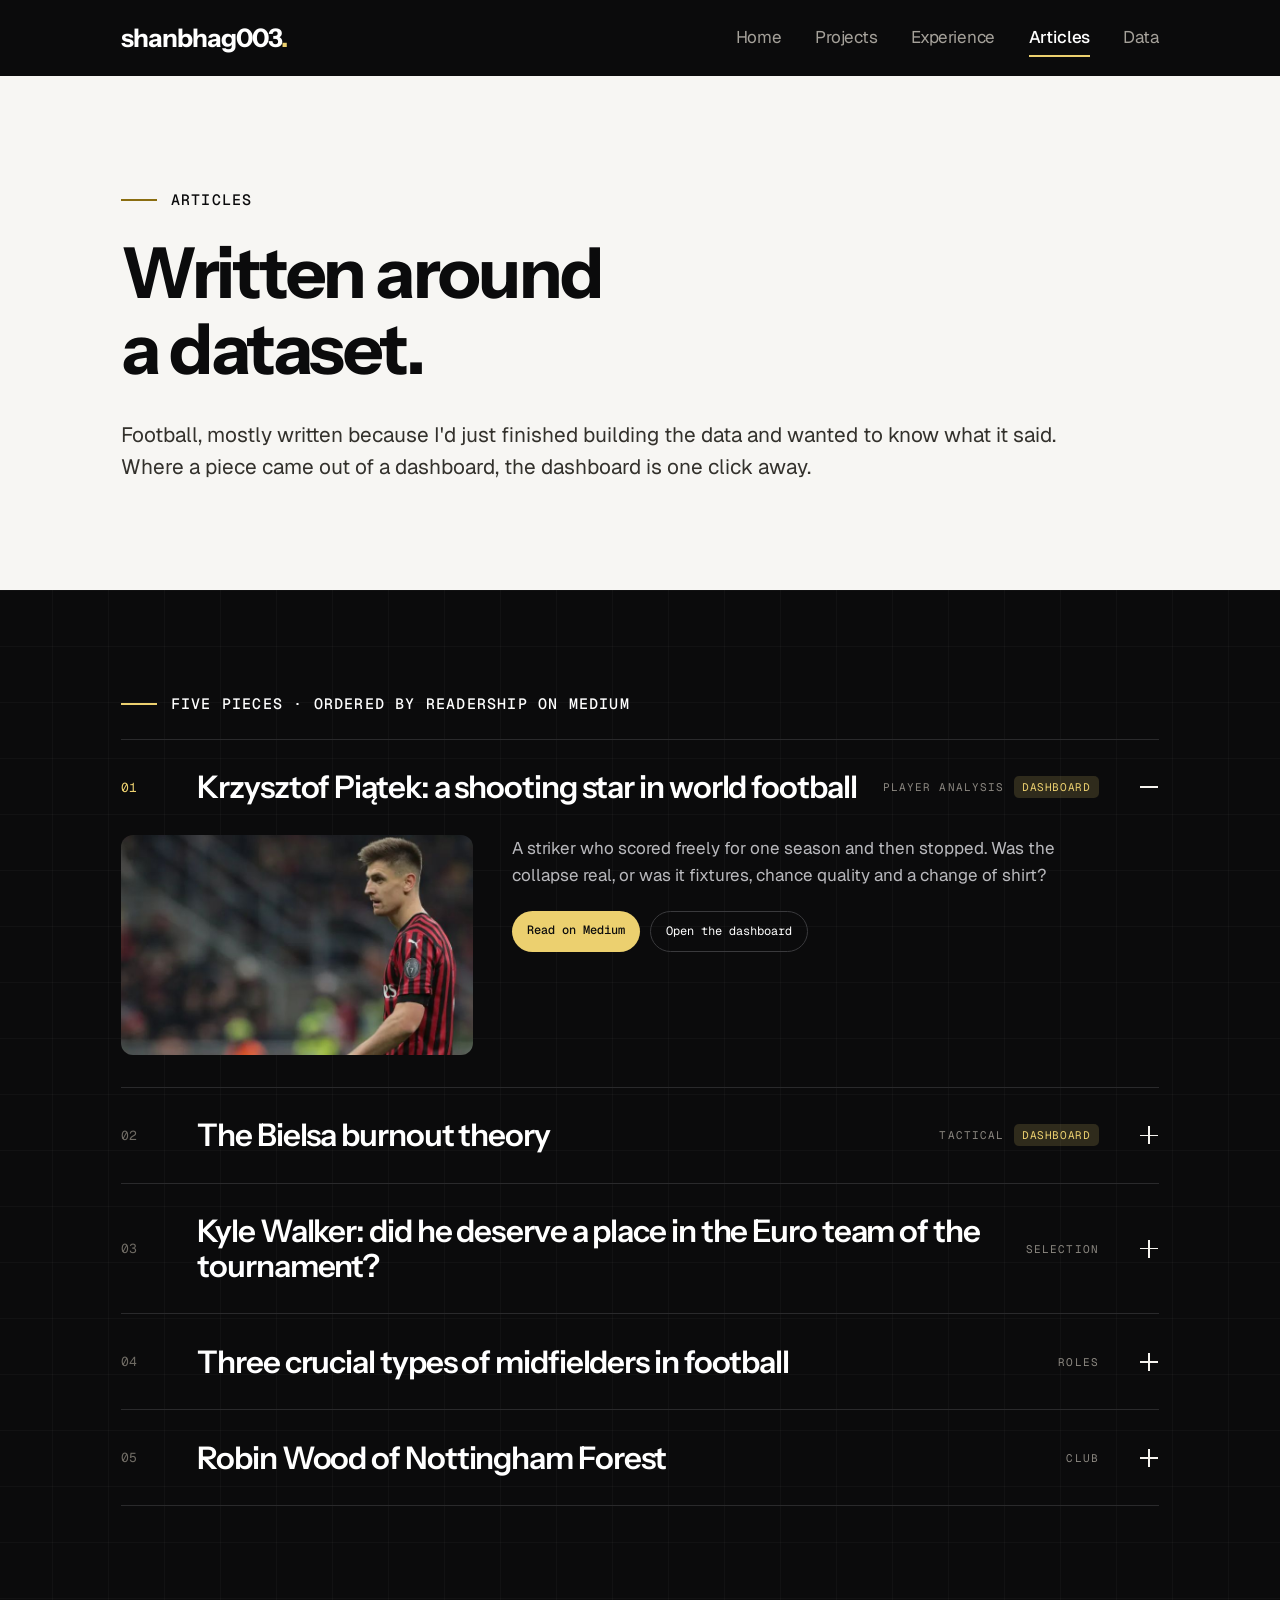
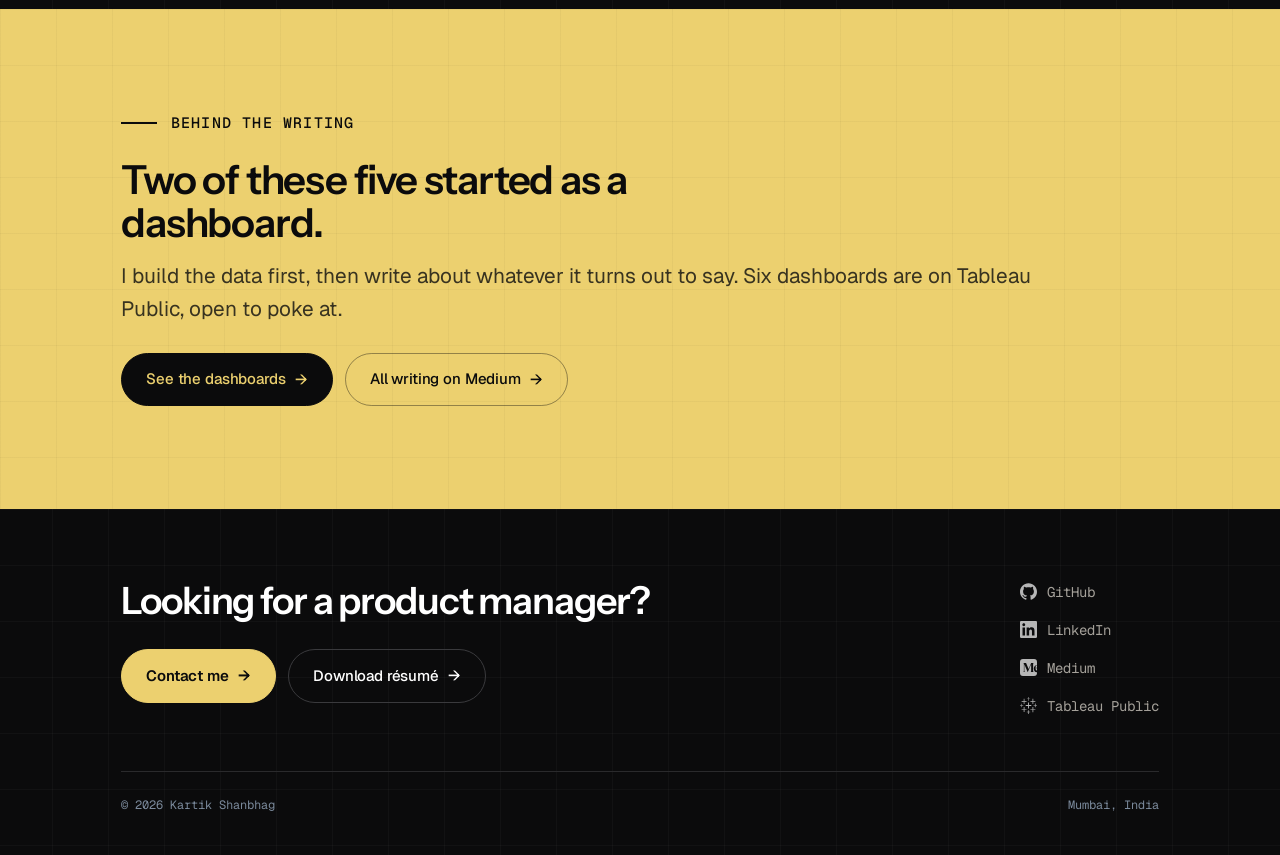
==== commit ed8cc651: "Add files via upload" ====
--- a/articles.html
+++ b/articles.html
@@ -155,7 +155,7 @@
   <div class="wrap">
     <p class="eyebrow reveal">Behind the writing</p>
     <h2 class="reveal measure" style="max-width:26ch">Two of these five started as a dashboard.</h2>
-    <p class="lede measure reveal d1" style="color:rgba(11,11,12,.8)">I build the data first, then write about whatever it turns out to say. Seven dashboards are on Tableau Public, open to poke at.</p>
+    <p class="lede measure reveal d1" style="color:rgba(11,11,12,.8)">I build the data first, then write about whatever it turns out to say. Six dashboards are on Tableau Public, open to poke at.</p>
     <div class="actions reveal d2">
       <a class="btn btn-live" href="visualisations.html">See the dashboards</a>
       <a class="btn" href="https://shanbhag003.medium.com/" target="_blank" rel="noopener noreferrer">All writing on Medium</a>
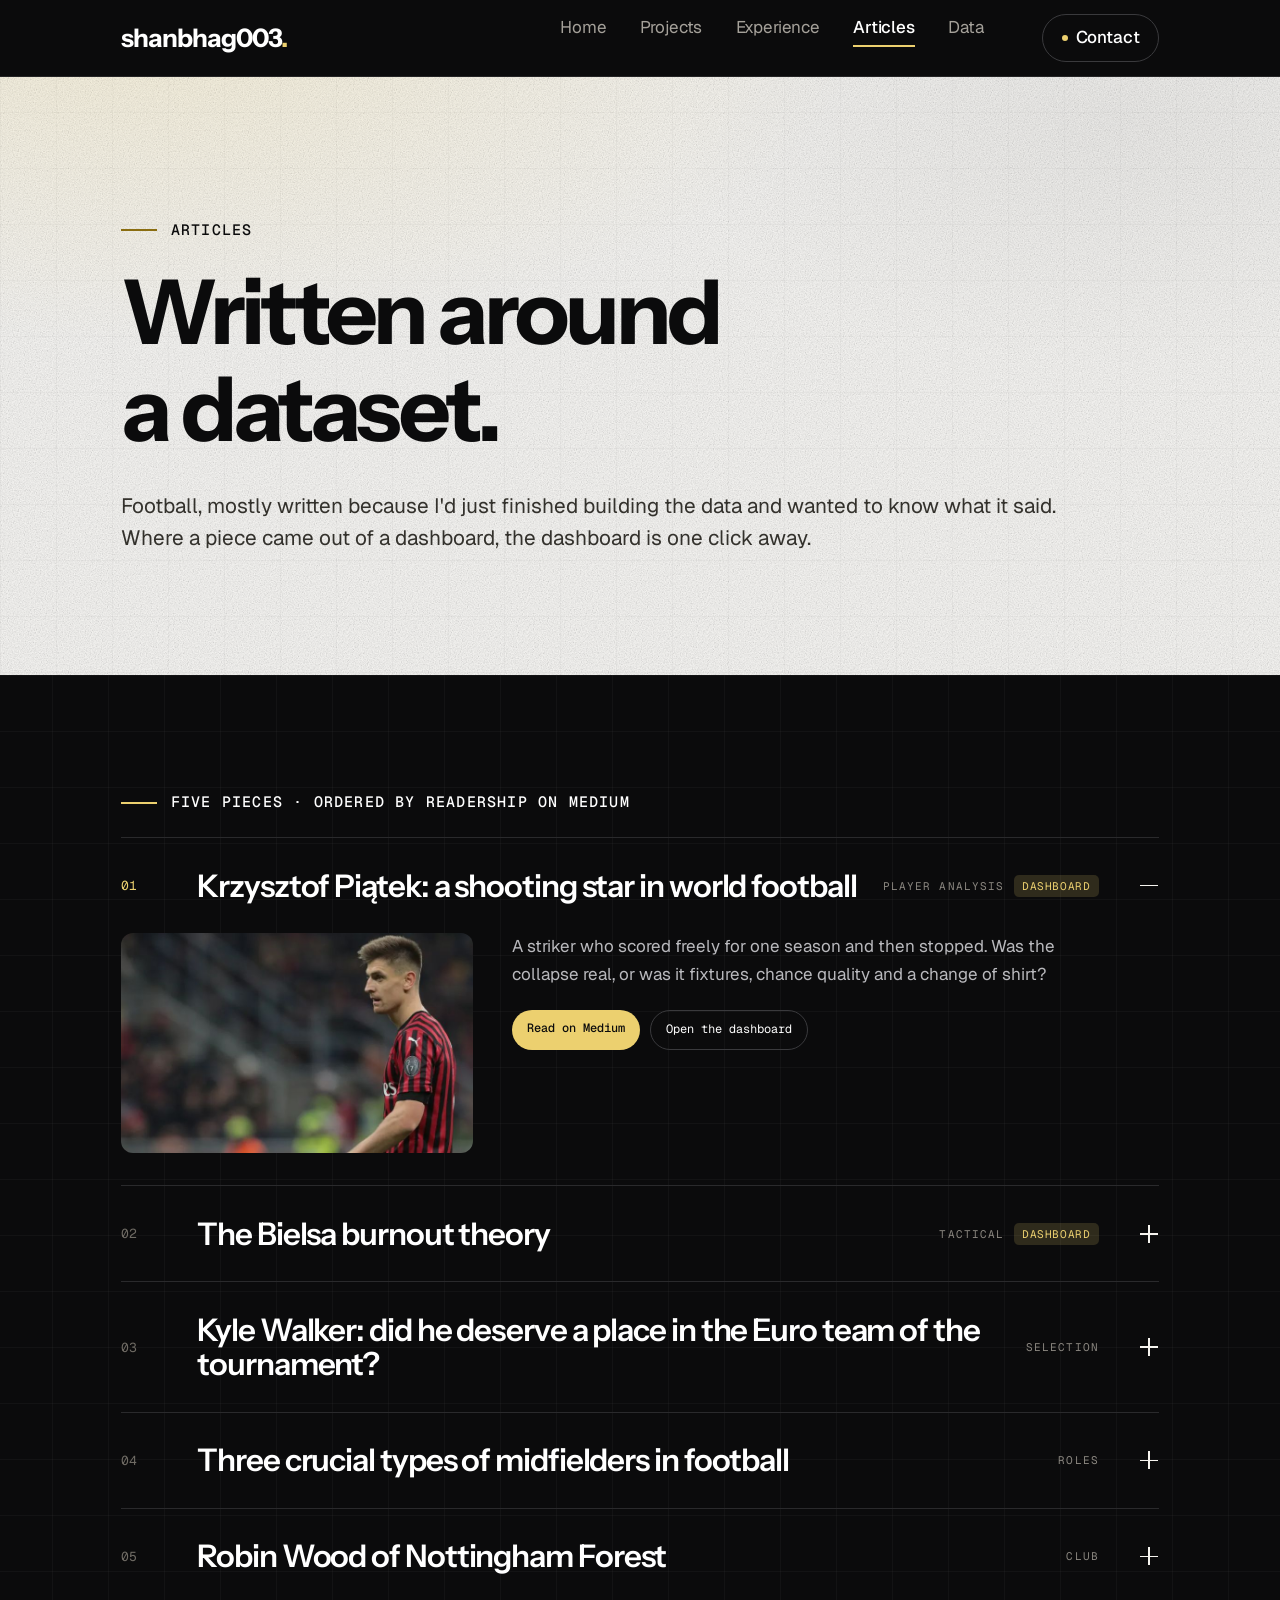
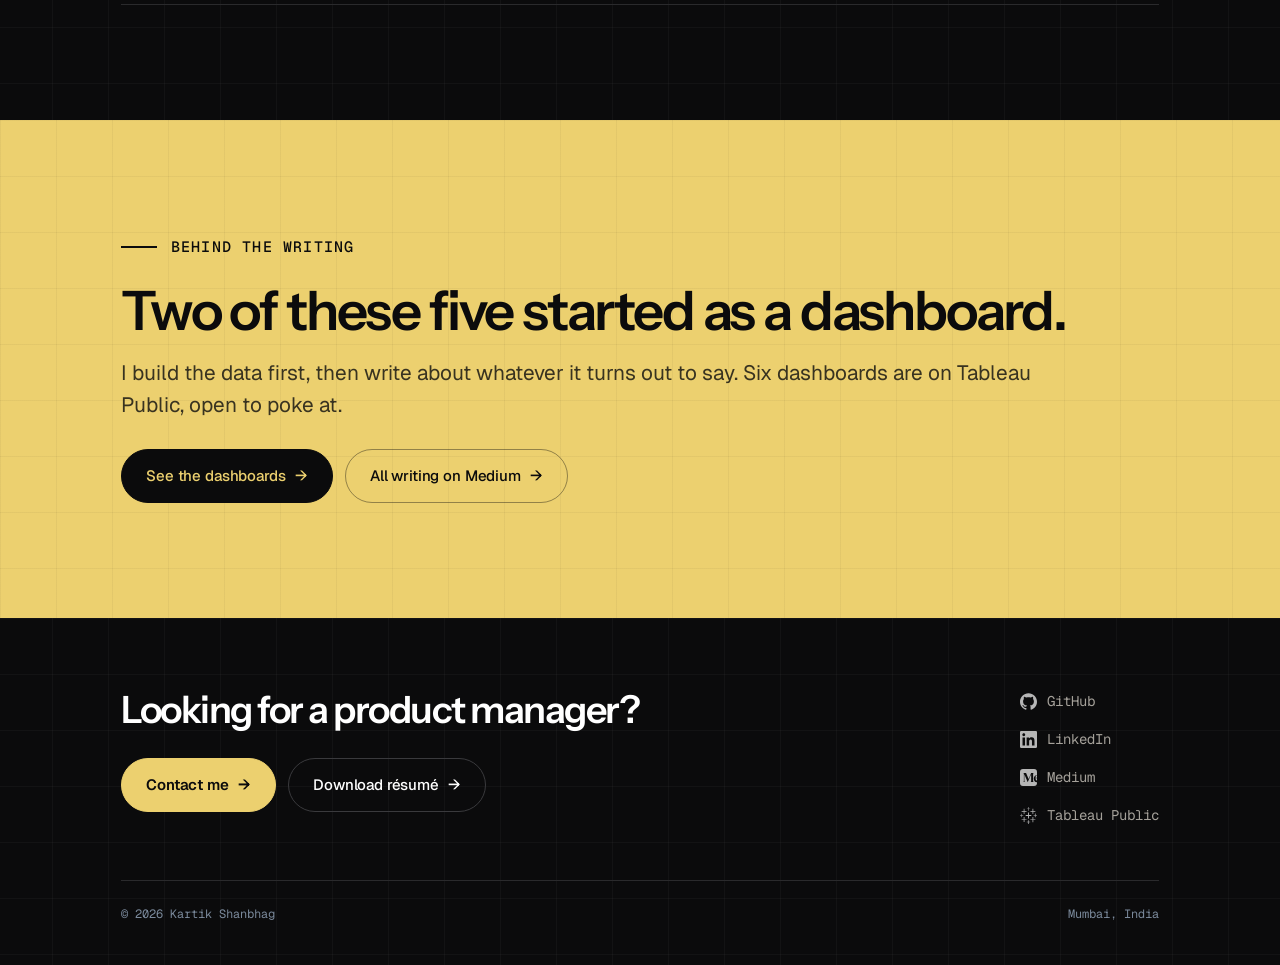
==== commit 4d5127c0: "Add files via upload" ====
--- a/articles.html
+++ b/articles.html
@@ -34,6 +34,7 @@
       <li><a href="experience.html">Experience</a></li>
       <li><a href="articles.html" aria-current="page">Articles</a></li>
       <li><a href="visualisations.html">Data</a></li>
+      <li class="nav-cta"><a href="mailto:kshanbhag231@gmail.com?subject=Hello%20Kartik"><span class="cta-dot"></span>Contact</a></li>
     </ul>
   </div>
 </nav>
--- a/style.css
+++ b/style.css
@@ -58,7 +58,7 @@
 
 /* ---------- nav ---------- */
 
-.nav { background: var(--band-dark); position: sticky; top: 0; z-index: 40; }
+.nav { background: var(--band-dark); position: sticky; top: 0; z-index: 40; border-bottom: 1px solid rgba(255,255,255,.1); transition: background .35s var(--ease), border-color .35s; }
 .nav .wrap { display: flex; align-items: center; justify-content: space-between; gap: 1rem; min-height: 76px; }
 .brand {
   font-family: var(--display); font-weight: 700; font-size: 1.6rem;
@@ -118,8 +118,8 @@
 .eyebrow.live { color: var(--paper); }
 
 h1, h2, h3, h4 { font-family: var(--display); font-weight: 600; letter-spacing: -.035em; line-height: 1.08; margin: 0 0 1rem; }
-h1 { font-size: clamp(2.4rem, 6.4vw, 4.4rem); font-weight: 700; }
-h2 { font-size: clamp(1.7rem, 3.6vw, 2.5rem); letter-spacing: -.03em; }
+h1 { font-size: clamp(2.6rem, 7.6vw, 5.6rem); font-weight: 700; letter-spacing: -.045em; }
+h2 { font-size: clamp(1.95rem, 4.6vw, 3.4rem); letter-spacing: -.04em; }
 h3 { font-size: clamp(1.15rem, 2vw, 1.45rem); letter-spacing: -.02em; }
 h4 { font-size: 1.0625rem; }
 
@@ -129,7 +129,7 @@
 strong { color: #000; font-weight: 600; }
 em { color: #2c2a25; }
 
-section { padding: clamp(3.5rem, 8vw, 6.5rem) 0; }
+section { padding: clamp(3.75rem, 9vw, 7.5rem) 0; }
 section + section { border-top: 1px solid var(--line); }
 
 /* Every section gets its own ground. Four families, deliberately different
@@ -164,7 +164,7 @@
 
 /* ---------- hero ---------- */
 
-.hero { padding-top: clamp(3.5rem, 9vw, 7rem); padding-bottom: clamp(3rem, 7vw, 5.5rem); }
+.hero { padding-top: clamp(4rem, 11vw, 9rem); padding-bottom: clamp(3.5rem, 8vw, 6.5rem); }
 .hero h1 { max-width: 24ch; }
 .hero h1 .sub {
   display: block; font-size: clamp(1.1rem, 2vw, 1.5rem); font-weight: 400;
@@ -459,13 +459,17 @@
 .skip:focus { left: 1rem; top: 1rem; z-index: 100; background: var(--paper); color: var(--gold); padding: .7rem 1rem; font-family: var(--mono); font-size: .8125rem; }
 
 /* ============================================================
-   MOBILE — one breakpoint at 680px, then two squeezes
-   ============================================================ */
-
-@media (max-width: 680px) {
+   MOBILE — nav collapses at 860px (brand + 5 links + CTA need ~800px)
+   ============================================================ */
+
+@media (max-width: 860px) {
   .nav .wrap { flex-wrap: wrap; row-gap: 0; min-height: 64px; }
   .brand { font-size: 1.35rem; }
   .nav-toggle { display: inline-flex; }
+
+  /* the stage normally sits behind the nav; while the menu is open it must
+     drop below it, or the panel covers the hero instead of pushing it */
+  .nav.open + main .stage { margin-top: 0; }
 
   /* the menu is part of the header, in normal flow — opening it pushes the
      page down rather than covering what you were reading */
@@ -534,7 +538,7 @@
 }
 
 /* scroll affordance on the two horizontally scrolling rows */
-@media (max-width: 680px) {
+@media (max-width: 860px) {
   .subnav::after {
     content: ""; position: absolute; right: 0; bottom: 1px; width: 2.5rem;
     background: linear-gradient(90deg, rgba(239,236,229,0), rgba(239,236,229,.98));
@@ -544,7 +548,7 @@
 }
 
 /* tablet band: desktop structure, less dead air */
-@media (max-width: 900px) and (min-width: 681px) {
+@media (max-width: 900px) and (min-width: 861px) {
   section { padding: 3.25rem 0; }
   .hero { padding-top: 3rem; padding-bottom: 2.5rem; }
 }
@@ -601,7 +605,7 @@
 .wm-e { font-family: var(--display); font-weight: 400; font-size: 1.45rem; letter-spacing: -.01em; font-style: italic; }
 .wm-f { font-family: var(--mono); font-weight: 400; font-size: 1.15rem; letter-spacing: .04em; }
 
-@media (max-width: 680px) {
+@media (max-width: 860px) {
   .marquee-track { gap: 1.9rem; animation-duration: 34s; }
   .marquee::before, .marquee::after { width: 2.5rem; }
   .wm-a { font-size: 1.2rem } .wm-b { font-size: .85rem } .wm-c { font-size: 1.1rem }
@@ -681,7 +685,7 @@
 .wm-e { font-family: var(--display); font-weight: 400; font-size: 1.45rem; letter-spacing: -.01em; font-style: italic; }
 .wm-f { font-family: var(--mono); font-weight: 400; font-size: 1.15rem; letter-spacing: .04em; }
 
-@media (max-width: 680px) {
+@media (max-width: 860px) {
   .marquee-track { gap: 1.9rem; animation-duration: 34s; }
   .marquee::before, .marquee::after { width: 2.5rem; }
   .wm-a { font-size: 1.2rem } .wm-b { font-size: .85rem } .wm-c { font-size: 1.1rem }
@@ -1108,3 +1112,336 @@
 @media (prefers-reduced-motion: reduce) {
   .row-body { transition: none; }
 }
+
+/* ============================================================
+   THE STAGE — full-viewport hero
+   Composition taken from the reference: transparent nav over a
+   full-bleed backdrop, a hairline under it, small intro left,
+   a stacked capability list right, an oversized wordmark on the
+   baseline, and a thumbnail strip bottom-right.
+   The backdrop images are Kartik's own project output, darkened.
+   ============================================================ */
+
+.stage {
+  position: relative; min-height: 100svh; min-height: 100vh;
+  display: flex; flex-direction: column; justify-content: space-between;
+  overflow: hidden; background: #07070a; color: #fff;
+  margin-top: calc(-1 * var(--nav-h)); padding-top: var(--nav-h);
+}
+.stage-bg { position: absolute; inset: 0; z-index: 0; }
+.stage-bg img {
+  position: absolute; inset: 0; width: 100%; height: 100%;
+  object-fit: cover; opacity: 0; transition: opacity 1.2s var(--ease);
+  transform: scale(1.08); filter: blur(3px) saturate(.85);
+}
+.stage-bg img.on { opacity: 1; }
+.stage-bg::after {
+  content: ""; position: absolute; inset: 0;
+  background:
+    linear-gradient(to bottom, rgba(7,7,10,.7) 0%, rgba(7,7,10,.5) 45%, rgba(7,7,10,.92) 100%),
+    linear-gradient(to right, rgba(7,7,10,.55), rgba(7,7,10,.1) 70%);
+}
+.stage > .wrap { position: relative; z-index: 1; }
+
+.stage-top {
+  display: grid; grid-template-columns: 1fr auto; gap: 2rem;
+  padding-top: clamp(1.25rem, 2.2vw, 1.75rem);
+  border-top: 1px solid rgba(255,255,255,.16);
+  margin-top: 0;
+}
+.stage-intro {
+  max-width: 34ch; margin: 0; color: #fff;
+  font-family: var(--display); font-weight: 500;
+  font-size: clamp(1.25rem, 2.15vw, 1.95rem); line-height: 1.24; letter-spacing: -.03em;
+}
+.stage-intro b { font-weight: 700; }
+.stage-list { list-style: none; margin: 0; padding: 0; text-align: right; }
+.stage-list li {
+  font-family: var(--mono); font-size: clamp(.75rem, 1vw, .9375rem);
+  letter-spacing: .06em; text-transform: uppercase; color: var(--gold);
+  padding: .34rem 0;
+}
+
+.stage-bottom { padding-bottom: clamp(1.5rem, 3vw, 2.75rem); }
+.stage-mark {
+  font-family: var(--display); font-weight: 700;
+  font-size: clamp(2.55rem, 11.4vw, 10.5rem); line-height: .84; white-space: nowrap;
+  letter-spacing: -.055em; margin: 0; color: #fff;
+  text-transform: lowercase;
+}
+.stage-mark sup { font-size: .26em; vertical-align: super; letter-spacing: 0; color: var(--gold); }
+
+.stage-thumbs { display: flex; gap: .5rem; align-items: flex-end; }
+.stage-thumb {
+  appearance: none; padding: 0; cursor: pointer; background: none;
+  border: 1px solid rgba(255,255,255,.22); border-radius: 6px; overflow: hidden;
+  width: 92px; opacity: .55; transition: opacity .25s, border-color .25s, transform .25s var(--ease);
+}
+.stage-thumb img { display: block; width: 100%; height: auto; }
+.stage-thumb:hover { opacity: .85; transform: translateY(-2px); }
+.stage-thumb[aria-current="true"] { opacity: 1; border-color: var(--gold); }
+.stage-ticks { display: flex; gap: 4px; margin-top: .5rem; }
+.stage-ticks i { display: block; width: 26px; height: 2px; background: rgba(255,255,255,.28); }
+.stage-ticks i.on { background: var(--gold); }
+
+
+
+@media (max-width: 780px) {
+  /* space-between across a tall narrow viewport left a hole in the middle,
+     so the content groups at the top and the backdrop takes the rest */
+  /* let the content define the height — a fixed viewport height on a tall
+     narrow screen just leaves a hole under the wordmark */
+  .stage { justify-content: flex-start; min-height: 0; }
+  .stage-top { grid-template-columns: 1fr; gap: 1rem; }
+  .stage-list { text-align: left; display: flex; flex-wrap: wrap; gap: .1rem .9rem; }
+  .stage-intro { font-size: clamp(1.2rem, 5.4vw, 1.6rem); max-width: none; }
+  .stage-bottom { margin-top: clamp(2rem, 8vw, 3rem); padding-bottom: clamp(2.75rem, 9vw, 4rem); }
+  .stage-mark { font-size: clamp(1.9rem, 10.6vw, 3.6rem); }
+}
+
+/* nav sits over the stage until you scroll */
+.nav.over { background: transparent; border-bottom: 0; }
+@media (min-width: 861px) {
+  .nav.over .brand { position: absolute; left: var(--gut); top: 50%; transform: translateY(-50%); }
+  .nav.over .wrap { position: relative; }
+  .nav.over ul { flex: 1 1 100%; justify-content: space-between; margin: 0; }
+}
+.nav.over .brand { opacity: 0; transform: translateY(-6px); pointer-events: none; }
+/* but the open mobile menu needs it back, or the panel has a bald corner */
+.nav.over.open .brand { opacity: 1; transform: none; pointer-events: auto; }
+.nav.over.open { background: var(--band-dark); }
+.brand { transition: opacity .4s var(--ease), transform .4s var(--ease); }
+.nav.over::after { content: none; }
+
+/* ---------- statement marquee ---------- */
+.smq { overflow: hidden; padding: clamp(2rem, 4vw, 3.25rem) 0; background: var(--gold); }
+.smq-track { display: flex; width: max-content; gap: 2.5rem; align-items: center; animation: drift 32s linear infinite; }
+.smq-track span {
+  font-family: var(--display); font-weight: 700; white-space: nowrap;
+  font-size: clamp(1.8rem, 5vw, 4rem); letter-spacing: -.045em; color: var(--paper);
+}
+.smq-track b { color: rgba(11,11,12,.35); font-weight: 700; }
+@media (prefers-reduced-motion: reduce) { .smq-track { animation: none; } }
+
+/* ============================================================
+   CASE STUDIES ON DARK
+   The project screens are dark images in dark bezels — on white
+   they float, on a dark ground they read as screens. Every
+   component in a case block gets a dark counterpart here.
+   ============================================================ */
+
+.case.alt { background: #101016; }          /* a perceptible step between cases */
+.case + .case { border-top: 1px solid #24242a; }
+.band-dark .screen { background: #16161d; border-color: #30303a; }
+.band-dark .screen-bar { background: #101017; border-bottom-color: #30303a; }
+
+/* the rail joins the nav as one dark header stack */
+.prail { background: rgba(13,13,16,.94); border-bottom: 1px solid #26262e; }
+.prail a { color: #8b8780; border-color: transparent; }
+.prail a:hover { color: #fff; }
+.prail-track { background: #1b1b21; }
+.prail-ind { background: var(--gold); }
+.prail a[aria-current="true"] { color: var(--paper); background: transparent; border-color: transparent; }
+.prail-track:not(.js) a[aria-current="true"] { background: var(--gold); color: var(--paper); }
+
+/* metrics */
+.band-dark .metric { border-top-color: var(--gold); }
+.band-dark .mval { color: #fff; }
+.band-dark .mlab { color: #fff; }
+.band-dark .mnote { color: #8b8780; }
+
+/* the rejected ledger */
+.band-dark .rejected { border-top-color: var(--gold); }
+.band-dark .rejected > .eyebrow { color: var(--gold); }
+.band-dark .rej-list li { border-bottom-color: #26262e; }
+.band-dark .rej-list s { color: #8b8780; text-decoration-color: var(--gold); }
+.band-dark .rej-list span { color: #b9b9bd; }
+
+/* honest notes */
+.band-dark .note { border-left-color: var(--gold); }
+.band-dark .note > .eyebrow { color: var(--gold); }
+.band-dark .quote { color: #fff; }
+
+.band-dark .stackline { color: #8b8780; }
+.band-dark .footnote { color: #8b8780; }
+.band-dark .diagram img { border-color: #26262e; }
+.band-dark .diagram figcaption { color: #8b8780; }
+.band-dark code { color: var(--gold); }
+
+/* the case hero sits on the warm ground, so the rail needs the dark
+   treatment only once it's over a dark case — it always is */
+
+
+/* ============================================================
+   SURFACE
+   The dark bands already had a grid; the light grounds had
+   nothing, so they read as blank paper. Three layers, all CSS:
+   a fine grain, the same 56px grid, and a soft gold haze at the
+   top of each hero so the empty area isn't a flat field.
+   ============================================================ */
+
+:root { --grain: url("data:image/svg+xml,%3Csvg%20xmlns%3D%22http%3A//www.w3.org/2000/svg%22%20width%3D%22180%22%20height%3D%22180%22%3E%3Cfilter%20id%3D%22n%22%3E%3CfeTurbulence%20type%3D%22fractalNoise%22%20baseFrequency%3D%220.82%22%20numOctaves%3D%223%22%20stitchTiles%3D%22stitch%22/%3E%3CfeColorMatrix%20type%3D%22saturate%22%20values%3D%220%22/%3E%3C/filter%3E%3Crect%20width%3D%22180%22%20height%3D%22180%22%20filter%3D%22url%28%23n%29%22%20opacity%3D%220.5%22/%3E%3C/svg%3E"); }
+
+body {
+  background-image:
+    var(--grain),
+    linear-gradient(to right, rgba(11,11,12,.03) 1px, transparent 1px),
+    linear-gradient(to bottom, rgba(11,11,12,.03) 1px, transparent 1px);
+  background-size: 180px 180px, 56px 56px, 56px 56px;
+}
+
+/* light bands: grain + grid */
+.band-white, .band-warm, .band-tint {
+  background-image:
+    var(--grain),
+    linear-gradient(to right, rgba(11,11,12,.035) 1px, transparent 1px),
+    linear-gradient(to bottom, rgba(11,11,12,.035) 1px, transparent 1px);
+  background-size: 180px 180px, 56px 56px, 56px 56px;
+}
+
+/* dark bands keep their grid, and pick up the grain too */
+.band-dark, .foot {
+  background-image:
+    linear-gradient(to right, rgba(255,255,255,.03) 1px, transparent 1px),
+    linear-gradient(to bottom, rgba(255,255,255,.03) 1px, transparent 1px);
+  background-size: 56px 56px, 56px 56px;
+}
+.band-gold {
+  background-image:
+    linear-gradient(to right, rgba(11,11,12,.045) 1px, transparent 1px),
+    linear-gradient(to bottom, rgba(11,11,12,.045) 1px, transparent 1px);
+  background-size: 56px 56px, 56px 56px;
+}
+
+/* a soft gold haze behind every hero, so the whitespace has depth */
+.hero { position: relative; }
+.hero::before {
+  content: ""; position: absolute; top: -1px; bottom: 0;
+  left: calc(-50vw + 50%); right: calc(-50vw + 50%);
+  background:
+    radial-gradient(72rem 34rem at 12% -12%, rgba(236,208,111,.20), transparent 62%),
+    radial-gradient(48rem 26rem at 88% 8%, rgba(11,11,12,.045), transparent 60%);
+  pointer-events: none; z-index: 0;
+}
+.hero > * { position: relative; z-index: 1; }
+
+@media (prefers-reduced-motion: reduce) {
+  body { background-attachment: scroll; }
+}
+
+.live-legend {
+  font-family: var(--mono); font-size: .6875rem; letter-spacing: .1em;
+  text-transform: uppercase; color: var(--gold); margin: 0 0 .35rem;
+}
+
+/* ============================================================
+   LIGHTBOX
+   Every content image opens full-size. Closes on the backdrop,
+   the close button, or Escape. Focus returns to the image that
+   opened it.
+   ============================================================ */
+
+@media (pointer: fine) {
+  .zoomable { cursor: zoom-in; }
+}
+
+.lb {
+  position: fixed; inset: 0; z-index: 10000; display: none;
+  align-items: center; justify-content: center;
+  padding: clamp(1rem, 4vw, 3rem);
+  background: rgba(7,7,10,.95); backdrop-filter: blur(6px);
+}
+.lb.on { display: flex; }
+.lb-fig { margin: 0; max-width: 100%; max-height: 100%; display: flex; flex-direction: column; gap: .85rem; }
+.lb-fig img {
+  max-width: 100%; max-height: 82vh; width: auto; height: auto;
+  border: 1px solid #30303a; border-radius: 10px; background: #08080b;
+  animation: lbIn .32s var(--ease) both;
+}
+@keyframes lbIn { from { opacity: 0; transform: scale(.97) } to { opacity: 1; transform: none } }
+.lb-cap {
+  font-family: var(--mono); font-size: .75rem; line-height: 1.6;
+  color: #a9a59e; max-width: 74ch; margin: 0 auto; text-align: center;
+}
+.lb-close {
+  position: absolute; top: clamp(.75rem, 2vw, 1.5rem); right: clamp(.75rem, 2vw, 1.5rem);
+  width: 46px; height: 46px; border-radius: 50%; cursor: pointer;
+  background: rgba(255,255,255,.08); border: 1px solid #3a3a3d; color: #fff;
+  display: inline-flex; align-items: center; justify-content: center;
+  font-size: 1.35rem; line-height: 1; transition: background .18s, border-color .18s;
+}
+.lb-close:hover { background: var(--gold); border-color: var(--gold); color: var(--paper); }
+body.lb-open { overflow: hidden; }
+
+@media (prefers-reduced-motion: reduce) { .lb-fig img { animation: none; } }
+
+/* ---------- row variant with no image: lines left, names right ---------- */
+.row-inner.cols { grid-template-columns: 1.1fr .9fr; }
+@media (max-width: 900px) { .row-inner.cols { grid-template-columns: 1fr; } }
+
+.lines-d { list-style: none; margin: 0; padding: 0; }
+.lines-d li {
+  font-size: 1rem; color: #c3c0b9; line-height: 1.5;
+  padding: .8rem 0; border-top: 1px solid #26262e;
+}
+.lines-d li:first-child { border-top: 0; padding-top: 0; }
+.lines-d li b { color: #fff; font-weight: 600; }
+
+/* client and event names, set the way each brand sets its own */
+.names-h {
+  font-family: var(--mono); font-size: .6875rem; letter-spacing: .12em;
+  text-transform: uppercase; color: var(--gold); margin: 0 0 .9rem;
+}
+.names { list-style: none; margin: 0; padding: 0; display: flex; flex-wrap: wrap; gap: .55rem 1.35rem; align-items: baseline; }
+.names li { color: #e4e1da; line-height: 1.15; transition: color .2s; }
+.names li:hover { color: var(--gold); }
+
+/* client wall on the gold band */
+.band-gold .cwall li { border-top-color: rgba(11,11,12,.16); color: var(--paper); }
+.band-gold .cwall li:hover { color: #fff; }
+
+/* ============================================================
+   NAV: a focal point
+   Five identical labels with no call to action read as dull, so
+   the nav gets a Contact pill and the links get a gold underline
+   that draws in on hover.
+   ============================================================ */
+
+.nav a:not(.brand) { position: relative; border-bottom: 0; }
+.nav a:not(.brand)::after {
+  content: ""; position: absolute; left: 0; right: 100%; bottom: -2px; height: 2px;
+  background: var(--gold); transition: right .32s var(--ease);
+}
+.nav a:not(.brand):hover::after { right: 0; }
+.nav a[aria-current="page"] { color: #fff; }
+.nav a[aria-current="page"]::after { right: 0; }
+
+/* the pill */
+.nav-cta { margin-left: clamp(.75rem, 2vw, 2rem); }
+.nav .nav-cta a {
+  display: inline-flex; align-items: center; gap: .5rem;
+  padding: .55rem 1.15rem; border: 1px solid #3a3a3d; border-radius: 999px;
+  color: #fff; font-weight: 500;
+  transition: background .22s, border-color .22s, color .22s, transform .22s var(--ease);
+}
+.nav .nav-cta a::after { content: none; }
+.nav .nav-cta a:hover { background: var(--gold); border-color: var(--gold); color: var(--paper); transform: translateY(-1px); }
+.cta-dot { width: 6px; height: 6px; border-radius: 50%; background: var(--gold); flex: 0 0 auto; animation: pulse 2.8s var(--ease) infinite; }
+.nav .nav-cta a:hover .cta-dot { background: var(--paper); }
+
+/* over the hero the links share the width; the pill holds the right end */
+@media (min-width: 861px) {
+  .nav.over ul { flex: 1 1 100%; justify-content: space-between; }
+  .nav.over .nav-cta { margin-left: 0; }
+}
+
+/* in the mobile panel it becomes a full-width button */
+@media (max-width: 860px) {
+  .nav ul li.nav-cta { margin: .9rem 0 .25rem; }
+  .nav .nav-cta a {
+    justify-content: center; width: 100%; padding: .95rem 1.2rem;
+    background: var(--gold); border-color: var(--gold); color: var(--paper);
+    font-family: var(--body); font-size: 1.0625rem; border-bottom: 0;
+  }
+  .nav .nav-cta a .cta-dot { background: var(--paper); }
+}
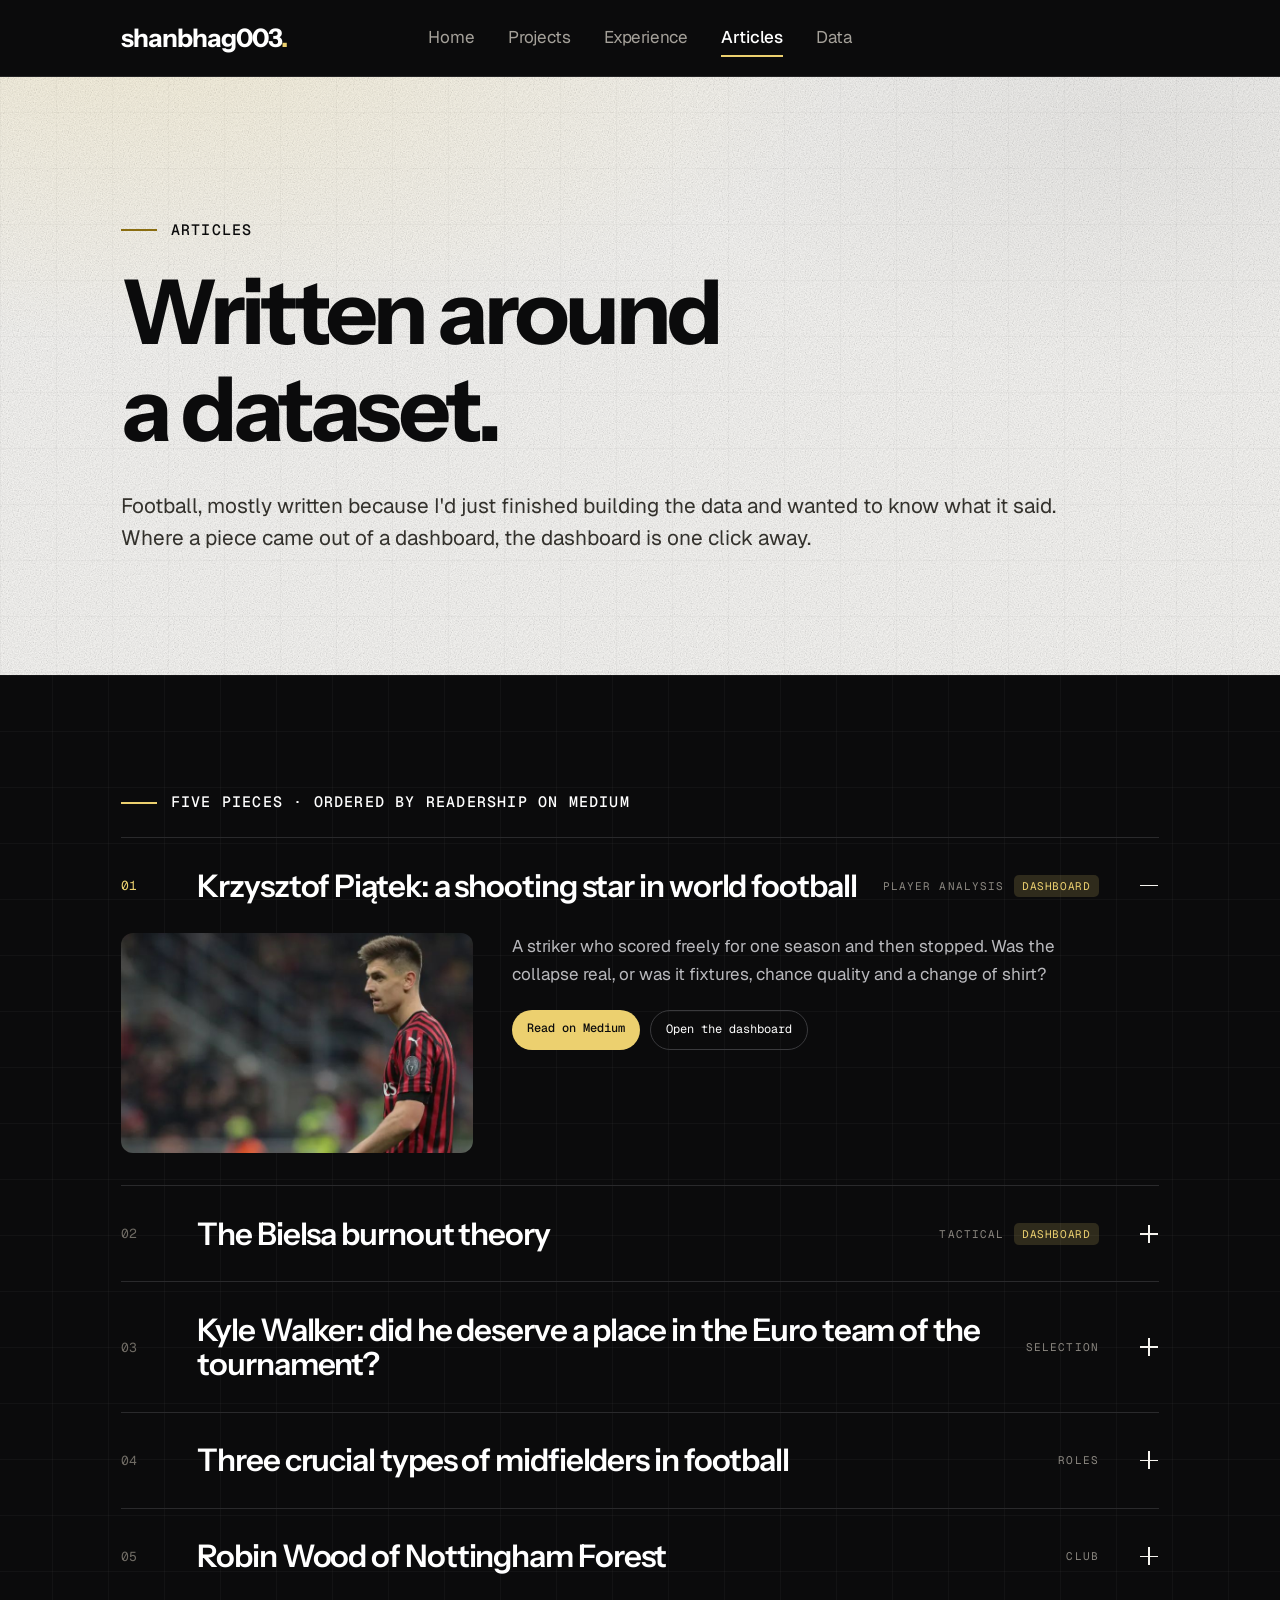
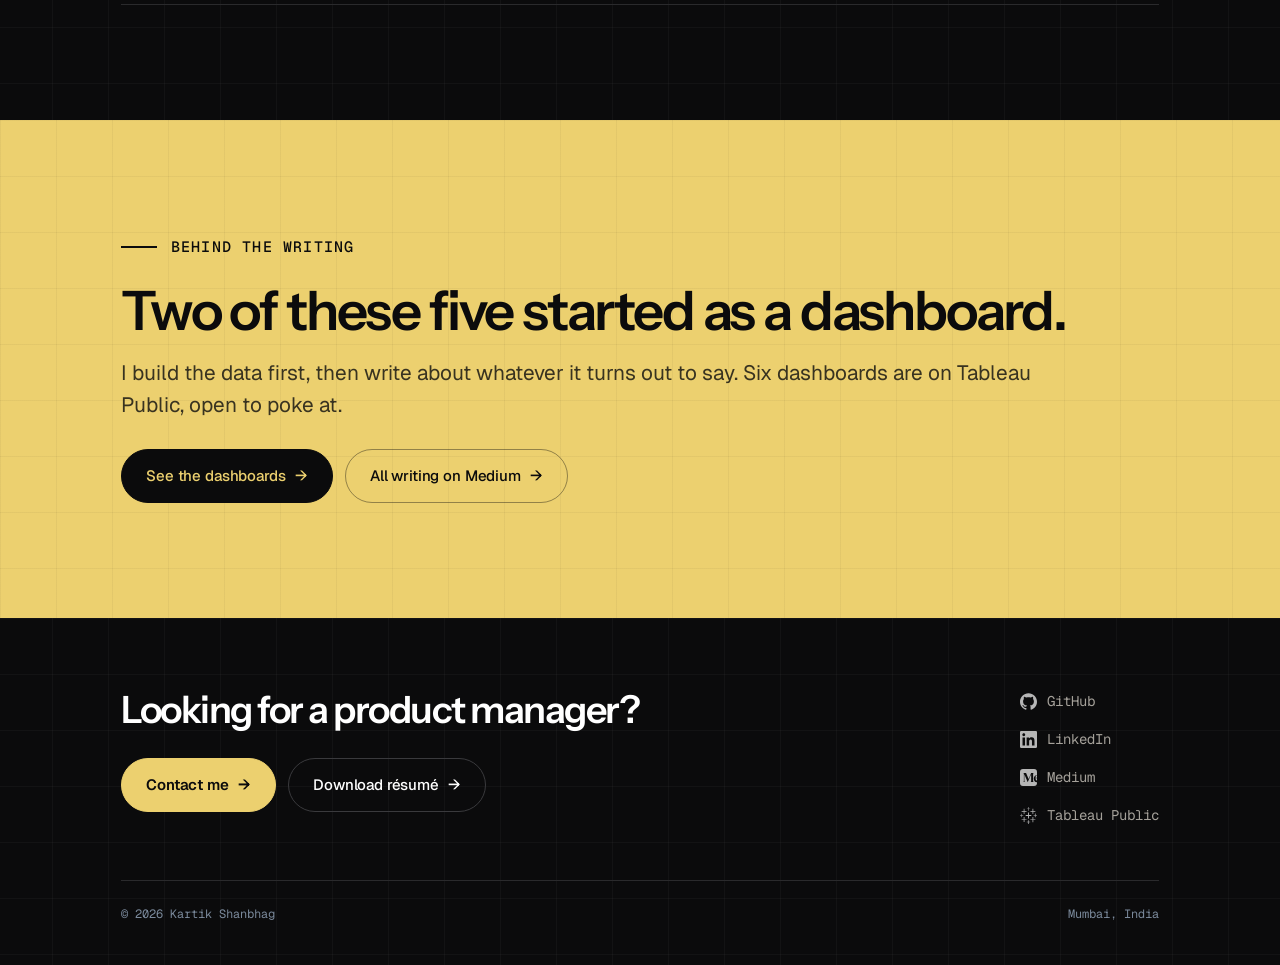
==== commit 79288d84: "Add files via upload" ====
--- a/articles.html
+++ b/articles.html
@@ -34,8 +34,8 @@
       <li><a href="experience.html">Experience</a></li>
       <li><a href="articles.html" aria-current="page">Articles</a></li>
       <li><a href="visualisations.html">Data</a></li>
-      <li class="nav-cta"><a href="mailto:kshanbhag231@gmail.com?subject=Hello%20Kartik"><span class="cta-dot"></span>Contact</a></li>
-    </ul>
+          <li class="nav-cta"><a href="mailto:kshanbhag231@gmail.com?subject=Hello%20Kartik"><span class="cta-dot"></span>Contact</a></li>
+</ul>
   </div>
 </nav>
 
--- a/style.css
+++ b/style.css
@@ -474,16 +474,16 @@
   /* the menu is part of the header, in normal flow — opening it pushes the
      page down rather than covering what you were reading */
   .nav ul {
-    order: 3; flex: 1 0 100%; display: none; flex-direction: column; gap: 0;
+    order: 3; flex: 1 0 100%; display: none; flex-direction: column; gap: .1rem;
     margin: 0 calc(-1 * var(--gut)); padding: 0 var(--gut) .6rem;
     border-top: 1px solid #242426;
   }
   .nav.open ul { display: flex; }
   .nav ul li { width: 100%; }
   .nav a:not(.brand) {
-    font-family: var(--display); font-size: 1.4rem; font-weight: 600;
+    font-family: var(--display); font-size: 1.35rem; font-weight: 600;
     letter-spacing: -.03em; display: block; width: 100%;
-    padding: 1rem 0; border-bottom: 1px solid #1e1e20; border-top: 0;
+    padding: .6rem 0; border-bottom: 0; border-top: 0;
   }
   .nav ul li:last-child a { border-bottom: 0; }
   .nav a:not(.brand):hover { border-bottom-color: #1e1e20; }
@@ -1201,11 +1201,7 @@
 
 /* nav sits over the stage until you scroll */
 .nav.over { background: transparent; border-bottom: 0; }
-@media (min-width: 861px) {
-  .nav.over .brand { position: absolute; left: var(--gut); top: 50%; transform: translateY(-50%); }
-  .nav.over .wrap { position: relative; }
-  .nav.over ul { flex: 1 1 100%; justify-content: space-between; margin: 0; }
-}
+
 .nav.over .brand { opacity: 0; transform: translateY(-6px); pointer-events: none; }
 /* but the open mobile menu needs it back, or the panel has a bald corner */
 .nav.over.open .brand { opacity: 1; transform: none; pointer-events: auto; }
@@ -1401,10 +1397,10 @@
 .band-gold .cwall li:hover { color: #fff; }
 
 /* ============================================================
-   NAV: a focal point
-   Five identical labels with no call to action read as dull, so
-   the nav gets a Contact pill and the links get a gold underline
-   that draws in on hover.
+   NAV
+   Brand left, links grouped in the centre. A three-column grid
+   centres the link group on the page regardless of how wide the
+   brand is, which edge-to-edge spacing could not do.
    ============================================================ */
 
 .nav a:not(.brand) { position: relative; border-bottom: 0; }
@@ -1416,32 +1412,12 @@
 .nav a[aria-current="page"] { color: #fff; }
 .nav a[aria-current="page"]::after { right: 0; }
 
-/* the pill */
-.nav-cta { margin-left: clamp(.75rem, 2vw, 2rem); }
-.nav .nav-cta a {
-  display: inline-flex; align-items: center; gap: .5rem;
-  padding: .55rem 1.15rem; border: 1px solid #3a3a3d; border-radius: 999px;
-  color: #fff; font-weight: 500;
-  transition: background .22s, border-color .22s, color .22s, transform .22s var(--ease);
-}
-.nav .nav-cta a::after { content: none; }
-.nav .nav-cta a:hover { background: var(--gold); border-color: var(--gold); color: var(--paper); transform: translateY(-1px); }
-.cta-dot { width: 6px; height: 6px; border-radius: 50%; background: var(--gold); flex: 0 0 auto; animation: pulse 2.8s var(--ease) infinite; }
-.nav .nav-cta a:hover .cta-dot { background: var(--paper); }
-
-/* over the hero the links share the width; the pill holds the right end */
 @media (min-width: 861px) {
-  .nav.over ul { flex: 1 1 100%; justify-content: space-between; }
-  .nav.over .nav-cta { margin-left: 0; }
-}
-
-/* in the mobile panel it becomes a full-width button */
-@media (max-width: 860px) {
-  .nav ul li.nav-cta { margin: .9rem 0 .25rem; }
-  .nav .nav-cta a {
-    justify-content: center; width: 100%; padding: .95rem 1.2rem;
-    background: var(--gold); border-color: var(--gold); color: var(--paper);
-    font-family: var(--body); font-size: 1.0625rem; border-bottom: 0;
-  }
-  .nav .nav-cta a .cta-dot { background: var(--paper); }
-}
+  .nav .wrap { display: grid; grid-template-columns: 1fr auto 1fr; align-items: center; }
+  .nav .brand { grid-column: 1; justify-self: start; }
+  .nav ul { grid-column: 2; justify-self: center; gap: clamp(1.5rem, 2.6vw, 2.4rem); margin: 0; }
+  .nav.over .brand { position: static; }
+  .nav .nav-cta { display: none; }   /* desktop: no pill; mobile keeps it */
+}
+
+
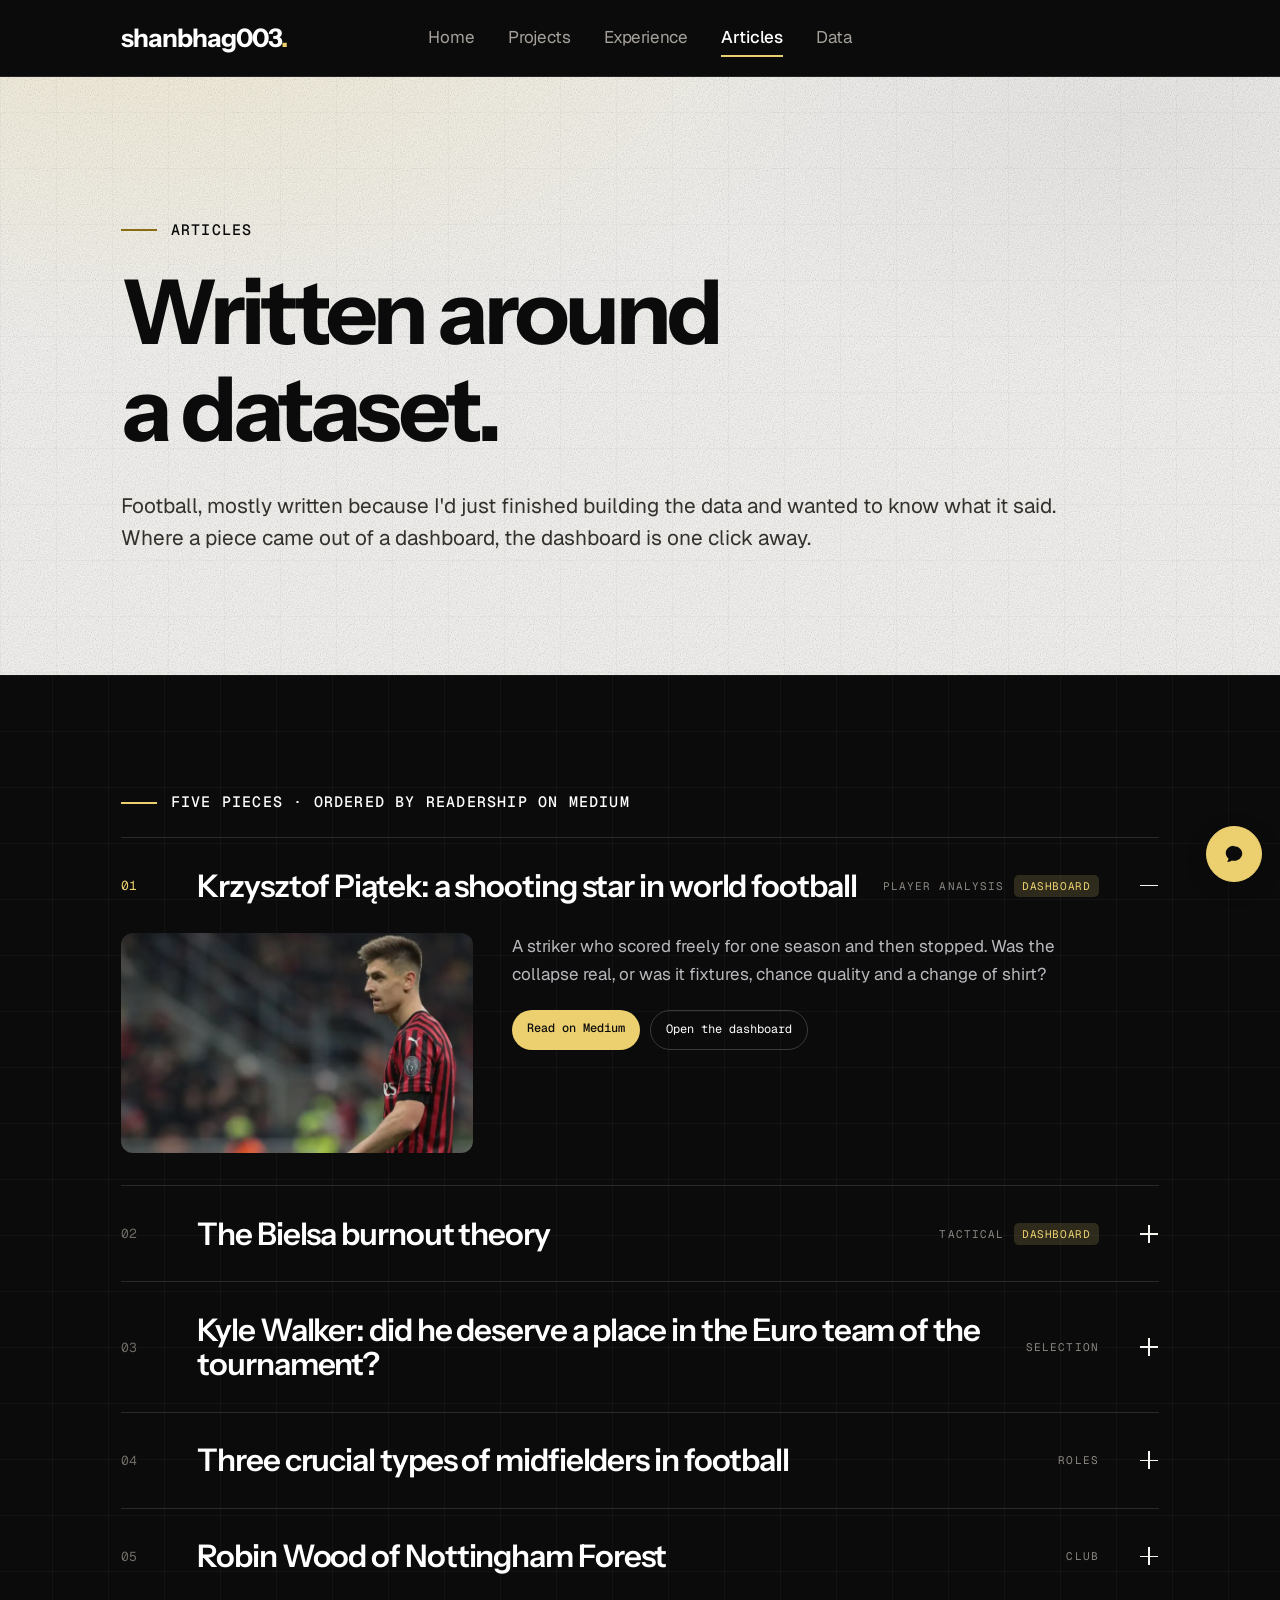
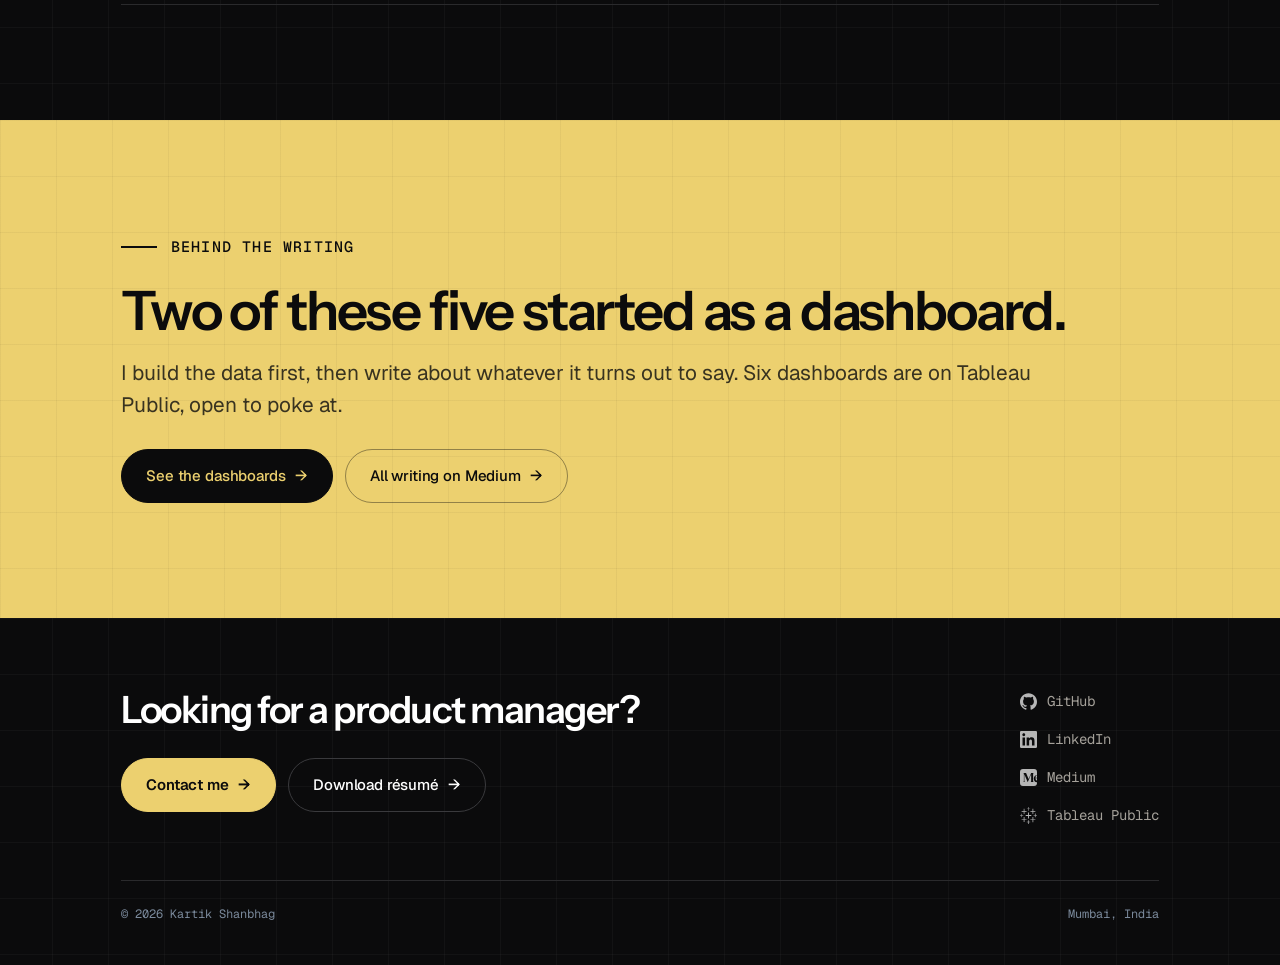
==== commit 5ad7da57: "Add portfolio assistant chatbot (Phase 1: UI + curated KB + local routing) A floating assistant that" ====
--- a/articles.html
+++ b/articles.html
@@ -4,11 +4,11 @@
 <meta charset="utf-8">
 <meta name="viewport" content="width=device-width, initial-scale=1">
 <title>Articles — Kartik Shanbhag</title>
-<meta name="description" content="Football writing by Kartik Shanbhag, each piece built on a dataset first — Piątek's collapse, the Bielsa burnout theory, Euro full-back selection, midfielder archetypes and a Forest season.">
+<meta name="description" content="Football writing by Kartik Shanbhag, each piece built on a dataset first — Piątek's collapse, the Bielsa burnout theory, Euro full-back selection and midfielder archetypes.">
 <meta name="theme-color" content="#f7f6f3">
 <meta property="og:type" content="website">
 <meta property="og:title" content="Articles — Kartik Shanbhag">
-<meta property="og:description" content="Football and cricket writing, mostly built around a dataset I'd just finished putting together.">
+<meta property="og:description" content="Football writing by Kartik Shanbhag, each piece built on a dataset first — Piątek's collapse, the Bielsa burnout theory, Euro full-back selection and midfielder archetypes.">
 <link rel="preconnect" href="https://fonts.googleapis.com">
 <link rel="preconnect" href="https://fonts.gstatic.com" crossorigin>
 <link href="https://fonts.googleapis.com/css2?family=Instrument+Sans:wght@400;500;600;700&family=Geist:wght@400;500;600&family=Geist+Mono:wght@400;500&display=swap" rel="stylesheet">
@@ -16,7 +16,27 @@
 <link rel="icon" href="/favicon.svg" type="image/svg+xml">
 <link rel="apple-touch-icon" href="/apple-touch-icon.png">
 <link rel="manifest" href="/site.webmanifest">
+<meta name="twitter:card" content="summary_large_image">
+<link rel="canonical" href="https://shanbhag003.com/articles">
+<meta property="og:url" content="https://shanbhag003.com/articles">
+<meta property="og:image" content="https://shanbhag003.com/og-articles.jpg">
+<meta property="og:image:width" content="1200">
+<meta property="og:image:height" content="630">
+<meta name="twitter:image" content="https://shanbhag003.com/og-articles.jpg">
 <link rel="stylesheet" href="style.css">
+<script type="application/ld+json">
+{
+ "@context": "https://schema.org",
+ "@type": "WebPage",
+ "name": "Articles — Kartik Shanbhag",
+ "url": "https://shanbhag003.com/articles",
+ "about": {
+  "@type": "Person",
+  "name": "Kartik Shanbhag",
+  "url": "https://shanbhag003.com/"
+ }
+}
+</script>
 </head>
 <body>
 <div class="progress"></div>
@@ -24,16 +44,16 @@
 
 <nav class="nav">
   <div class="wrap">
-    <a class="brand" href="index.html">shanbhag003<span>.</span></a>
+    <a class="brand" href="/">shanbhag003<span>.</span></a>
     <button class="nav-toggle" id="nav-toggle" aria-label="Open menu" aria-expanded="false" aria-controls="site-nav">
       <span class="bars"></span>
     </button>
     <ul id="site-nav">
-      <li><a href="index.html">Home</a></li>
-      <li><a href="projects.html">Projects</a></li>
-      <li><a href="experience.html">Experience</a></li>
-      <li><a href="articles.html" aria-current="page">Articles</a></li>
-      <li><a href="visualisations.html">Data</a></li>
+      <li><a href="/">Home</a></li>
+      <li><a href="/projects">Projects</a></li>
+      <li><a href="/experience">Experience</a></li>
+      <li><a href="/articles" aria-current="page">Articles</a></li>
+      <li><a href="/visualisations">Data</a></li>
           <li class="nav-cta"><a href="mailto:kshanbhag231@gmail.com?subject=Hello%20Kartik"><span class="cta-dot"></span>Contact</a></li>
 </ul>
   </div>
@@ -158,7 +178,7 @@
     <h2 class="reveal measure" style="max-width:26ch">Two of these five started as a dashboard.</h2>
     <p class="lede measure reveal d1" style="color:rgba(11,11,12,.8)">I build the data first, then write about whatever it turns out to say. Six dashboards are on Tableau Public, open to poke at.</p>
     <div class="actions reveal d2">
-      <a class="btn btn-live" href="visualisations.html">See the dashboards</a>
+      <a class="btn btn-live" href="/visualisations">See the dashboards</a>
       <a class="btn" href="https://shanbhag003.medium.com/" target="_blank" rel="noopener noreferrer">All writing on Medium</a>
     </div>
   </div>
@@ -190,6 +210,8 @@
   </div>
 </footer>
 
+<script src="analytics.js" defer></script>
 <script src="app.js" defer></script>
+<script src="chat.js" defer></script>
 </body>
 </html>
--- a/style.css
+++ b/style.css
@@ -195,6 +195,11 @@
 .band-dark .btn-live, .foot .btn-live { background: var(--gold); border-color: var(--gold); color: var(--paper); font-weight: 600; }
 .band-dark .btn-live:hover, .foot .btn-live:hover { background: #fff; border-color: #fff; color: var(--paper); }
 .btn-live:hover { background: var(--gold); border-color: var(--gold); color: var(--paper); box-shadow: none; }
+/* hero CTA sits on the dark stage photo — gold reads there and marks the live/measured target */
+.stage .btn-live { background: var(--gold); border-color: var(--gold); color: var(--paper); font-weight: 600; }
+.stage .btn-live:hover { background: #fff; border-color: #fff; color: var(--paper); }
+/* land the anchor below the sticky nav */
+#live { scroll-margin-top: calc(var(--nav-h) + 1rem); }
 
 /* ---------- claim cards ---------- */
 
@@ -248,7 +253,7 @@
 
 .prail {
   position: sticky; top: var(--nav-h); z-index: 30;
-  background: rgba(247,246,243,.94); backdrop-filter: blur(14px);
+  background: rgba(247,246,243,.94); -webkit-backdrop-filter: blur(14px); backdrop-filter: blur(14px);
   border-bottom: 1px solid var(--line);
 }
 .prail .wrap { padding-top: .85rem; padding-bottom: .85rem; overflow-x: auto; scrollbar-width: none; }
@@ -307,6 +312,8 @@
 .screen-bar span { overflow: hidden; text-overflow: ellipsis; }
 .screen-bar .live-dot { flex: 0 0 auto; width: 6px; height: 6px; border-radius: 50%; background: #4ade80; animation: pulse 2.8s var(--ease) infinite; }
 .screen-img { display: block; aspect-ratio: 4 / 5; background: #08080b; }
+/* landscape captures shouldn't float in a portrait frame */
+.screen-img.wide { aspect-ratio: 16 / 11; }
 .screen-img img { width: 100%; height: 100%; object-fit: contain; }
 
 .case-body > h2 { font-size: clamp(2.1rem, 4.4vw, 3.4rem); letter-spacing: -.04em; line-height: 1.02; margin-bottom: .9rem; }
@@ -718,7 +725,7 @@
    either being mangled.
    ============================================================ */
 
-.pcards { display: grid; grid-template-columns: repeat(3, 1fr); gap: 1.5rem; }
+.pcards { display: grid; grid-template-columns: repeat(2, 1fr); gap: 1.5rem; }
 
 .pcard {
   display: flex; flex-direction: column; text-decoration: none;
@@ -1080,9 +1087,11 @@
 .row.open .row-ico::after { transform: rotate(90deg); opacity: 0; }
 
 /* the expanding panel */
-.row-body { display: grid; grid-template-rows: 0fr; transition: grid-template-rows .45s var(--ease); }
-.row.open .row-body { grid-template-rows: 1fr; }
-.row-body > div { overflow: hidden; }
+.row-body > div {
+  max-height: 0; overflow: hidden;
+  transition: max-height .5s var(--ease);
+}
+.row.open .row-body > div { max-height: 2000px; }
 .row-inner {
   display: grid; grid-template-columns: 22rem 1fr; gap: clamp(1.5rem, 3vw, 2.75rem);
   padding: 0 0 2rem; align-items: start;
@@ -1123,7 +1132,7 @@
    ============================================================ */
 
 .stage {
-  position: relative; min-height: 100svh; min-height: 100vh;
+  position: relative; min-height: 100vh; min-height: 100svh;
   display: flex; flex-direction: column; justify-content: space-between;
   overflow: hidden; background: #07070a; color: #fff;
   margin-top: calc(-1 * var(--nav-h)); padding-top: var(--nav-h);
@@ -1226,7 +1235,7 @@
    component in a case block gets a dark counterpart here.
    ============================================================ */
 
-.case.alt { background: #101016; }          /* a perceptible step between cases */
+.case.alt, .band-dark.alt { background: #101016; }          /* a perceptible step between cases */
 .case + .case { border-top: 1px solid #24242a; }
 .band-dark .screen { background: #16161d; border-color: #30303a; }
 .band-dark .screen-bar { background: #101017; border-bottom-color: #30303a; }
@@ -1345,7 +1354,7 @@
   position: fixed; inset: 0; z-index: 10000; display: none;
   align-items: center; justify-content: center;
   padding: clamp(1rem, 4vw, 3rem);
-  background: rgba(7,7,10,.95); backdrop-filter: blur(6px);
+  background: rgba(7,7,10,.95); -webkit-backdrop-filter: blur(6px); backdrop-filter: blur(6px);
 }
 .lb.on { display: flex; }
 .lb-fig { margin: 0; max-width: 100%; max-height: 100%; display: flex; flex-direction: column; gap: .85rem; }
@@ -1421,3 +1430,255 @@
 }
 
 
+
+/* ============================================================
+   CONTACT PILL — mobile only
+   Desktop hides it (see the nav grid block above). In the mobile
+   panel it's a full-width gold pill with a pulsing dot.
+   ============================================================ */
+
+.cta-dot {
+  width: 6px; height: 6px; border-radius: 50%; background: var(--paper);
+  flex: 0 0 auto; animation: pulse 2.8s var(--ease) infinite;
+}
+
+@media (max-width: 860px) {
+  .nav ul li.nav-cta { margin: 1rem 0 .35rem; }
+  .nav .nav-cta a {
+    display: inline-flex; align-items: center; justify-content: center; gap: .55rem;
+    width: 100%; padding: 1rem 1.2rem;
+    background: var(--gold); border: 1px solid var(--gold); border-radius: 999px;
+    color: var(--paper); font-family: var(--body); font-size: 1.0625rem; font-weight: 600;
+    border-bottom: 0;
+    transition: background .2s, color .2s;
+  }
+  .nav .nav-cta a::after { content: none; }
+  .nav .nav-cta a:active { background: #fff; }
+}
+
+/* ============================================================
+   EVENT TIMELINE (experience)
+   One month per row, newest first. Months with two events show the
+   month once and both events together. Rows fade in and out as they
+   cross the middle of the screen, in either scroll direction.
+   ============================================================ */
+
+.tl { margin-top: 2.75rem; border-top: 1px solid var(--line-2); }
+
+.tl-yr {
+  font-family: var(--display); font-weight: 700;
+  font-size: clamp(1.6rem, 3.4vw, 2.6rem); letter-spacing: -.04em;
+  color: var(--gold-deep); margin: 0; padding: 2.4rem 0 .4rem;
+}
+
+.tl-row {
+  display: grid; grid-template-columns: 11rem 1fr;
+  gap: clamp(1rem, 3vw, 2.5rem); align-items: baseline;
+  padding: clamp(1.4rem, 2.8vw, 2.2rem) 0; border-bottom: 1px solid var(--line);
+}
+.tl-when {
+  font-family: var(--display); font-weight: 600;
+  font-size: clamp(1rem, 1.5vw, 1.2rem); letter-spacing: -.02em;
+  color: var(--paper);
+}
+
+.tl-events { display: flex; flex-direction: column; gap: .7rem; }
+
+/* event and its auction/draft on the left, sport pinned right */
+.tl-line { display: grid; grid-template-columns: 1fr auto; gap: 1.5rem; align-items: baseline; }
+.tl-name { min-width: 0; }
+.tl-sport {
+  font-family: var(--mono); font-size: .6875rem; letter-spacing: .12em; text-transform: uppercase;
+  color: var(--paper); background: rgba(138,109,16,.14);
+  padding: .34rem .6rem; border-radius: 5px; white-space: nowrap; align-self: center;
+}
+/* base sets size and colour; the ev-* modifiers carry each brand's own
+   typographic treatment, the same system as the client wall */
+.tl-event { font-size: clamp(1.2rem, 2.7vw, 2.05rem); line-height: 1.12; color: var(--paper); }
+.ev-a { font-family: var(--display); font-weight: 700; letter-spacing: -.042em; }
+.ev-b { font-family: var(--mono); font-weight: 500; letter-spacing: .07em; text-transform: uppercase; font-size: clamp(.95rem, 2vw, 1.5rem); }
+.ev-c { font-family: var(--display); font-weight: 600; letter-spacing: .005em; text-transform: uppercase; font-size: clamp(1.05rem, 2.35vw, 1.78rem); }
+.ev-d { font-family: var(--body); font-weight: 500; letter-spacing: -.02em; }
+.ev-e { font-family: var(--display); font-weight: 400; font-style: italic; letter-spacing: -.015em; }
+.ev-f { font-family: var(--mono); font-weight: 400; letter-spacing: .02em; font-size: clamp(.95rem, 1.95vw, 1.42rem); }
+.tl-kind {
+  font-family: var(--body); font-style: italic; font-weight: 500;
+  font-size: clamp(.9rem, 1.5vw, 1.15rem); color: var(--gold-deep);
+  letter-spacing: -.01em; margin-left: .35rem; white-space: nowrap;
+}
+
+@media (max-width: 680px) {
+  .tl-row { grid-template-columns: 1fr; gap: .45rem; padding: 1.25rem 0; }
+  .tl-yr { font-size: 1.5rem; padding-top: 1.9rem; }
+  .tl-kind { display: inline-block; margin-left: .3rem; }
+  /* the sport drops under the event rather than squeezing beside it */
+  .tl-line { grid-template-columns: 1fr; gap: .45rem; }
+  .tl-sport { justify-self: start; }
+}
+
+/* older years stay collapsed until asked for — the list is long */
+.tl-more { display: none; }
+.tl.show-all .tl-more { display: grid; }
+.tl.show-all p.tl-more { display: block; }
+.tl-toggle-wrap { margin-top: 2rem; }
+.tl-toggle { cursor: pointer; }
+
+.ilink-d { color: var(--gold-deep); text-decoration: none; border-bottom: 1px solid rgba(138,109,16,.4); }
+.ilink-d:hover { border-bottom-color: var(--gold-deep); }
+
+/* ============================================================
+   TRY IT — click-to-load embed
+   The tool is ~6 MB. Loading it with the page would make the
+   home page 25x heavier, so nothing loads until someone asks.
+   Desktop mounts the iframe inside the phone frame; touch gets
+   a full-screen overlay, because nested scrolling inside an
+   iframe is unreliable on iOS.
+   ============================================================ */
+
+.tryout { display: grid; grid-template-columns: auto 1fr; gap: clamp(1.75rem, 5vw, 4.5rem); align-items: center; margin-top: 2.75rem; }
+@media (max-width: 900px) {
+  .tryout { grid-template-columns: 1fr; gap: 1.75rem; }
+  /* a full-height phone eats the screen on a phone, so cap it */
+  .tryout-phone { width: min(260px, 64vw); border-width: 8px; border-radius: 34px; }
+  .tryout-play b { font-size: .9375rem; padding: .65rem 1.2rem; }
+}
+
+.tryout-phone {
+  position: relative; width: min(330px, 72vw); aspect-ratio: 390 / 844;
+  border: 10px solid #34343c; border-radius: 42px; overflow: hidden;
+  background: #08080b; justify-self: center;
+  box-shadow: 0 28px 60px rgba(0,0,0,.55);
+}
+.tryout-phone iframe { width: 100%; height: 100%; border: 0; display: block; }
+
+.tryout-poster {
+  position: absolute; inset: 0; padding: 0; border: 0; cursor: pointer;
+  background: none; display: block; width: 100%; height: 100%;
+}
+.tryout-poster img { width: 100%; height: 100%; object-fit: cover; object-position: top center; }
+.tryout-poster::after {
+  content: ""; position: absolute; inset: 0;
+  background: linear-gradient(to bottom, rgba(7,7,10,.25) 0%, rgba(7,7,10,.55) 55%, rgba(7,7,10,.92) 100%);
+  transition: background .25s;
+}
+.tryout-poster:hover::after { background: linear-gradient(to bottom, rgba(7,7,10,.15) 0%, rgba(7,7,10,.45) 55%, rgba(7,7,10,.88) 100%); }
+
+.tryout-play {
+  position: absolute; left: 50%; bottom: 2.2rem; transform: translateX(-50%);
+  z-index: 2; display: inline-flex; flex-direction: column; align-items: center; gap: .5rem;
+  pointer-events: none; width: 86%;
+}
+.tryout-play b {
+  font-family: var(--body); font-size: 1rem; font-weight: 600; color: var(--paper);
+  background: var(--gold); border-radius: 999px; padding: .75rem 1.5rem; white-space: nowrap;
+  transition: background .2s;
+}
+.tryout-poster:hover .tryout-play b { background: #fff; }
+.tryout-play span { font-family: var(--mono); font-size: .625rem; letter-spacing: .08em; color: rgba(255,255,255,.72); text-align: center; }
+
+.tryout-copy h3 { font-size: clamp(1.5rem, 3vw, 2.2rem); letter-spacing: -.035em; margin-bottom: 1rem; }
+.tryout-steps { list-style: none; margin: 0 0 1.6rem; padding: 0; }
+.tryout-steps li {
+  display: grid; grid-template-columns: 1.9rem 1fr; gap: .8rem; align-items: baseline;
+  padding: .7rem 0; border-top: 1px solid #26262e; font-size: .9375rem; color: #c3c0b9;
+}
+.tryout-steps li b { font-family: var(--mono); font-size: .8125rem; color: var(--gold); font-weight: 400; }
+
+/* full-screen overlay for touch */
+.tryfull { position: fixed; inset: 0; z-index: 10000; display: none; background: #07070a; }
+.tryfull.on { display: block; }
+.tryfull iframe { width: 100%; height: 100%; border: 0; display: block; }
+.tryfull-close {
+  position: absolute; top: max(.85rem, env(safe-area-inset-top)); right: .85rem; z-index: 2;
+  width: 46px; height: 46px; border-radius: 50%; cursor: pointer;
+  background: rgba(11,11,12,.82); border: 1px solid #4a4a52; color: #fff;
+  display: inline-flex; align-items: center; justify-content: center; font-size: 1.4rem; line-height: 1;
+  -webkit-backdrop-filter: blur(8px); backdrop-filter: blur(8px);
+}
+body.tryfull-open { overflow: hidden; }
+
+/* ===================== portfolio assistant (chat) ===================== */
+.cb-launch {
+  position: fixed; right: max(1.1rem, env(safe-area-inset-right)); bottom: max(1.1rem, env(safe-area-inset-bottom));
+  z-index: 9000; width: 56px; height: 56px; border-radius: 50%; cursor: pointer;
+  background: var(--gold); color: var(--paper); border: 1px solid var(--gold);
+  display: inline-flex; align-items: center; justify-content: center;
+  box-shadow: 0 6px 20px rgba(11,11,12,.28); transition: transform .2s var(--ease), box-shadow .2s;
+}
+.cb-launch:hover { transform: translateY(-2px); box-shadow: 0 10px 26px rgba(11,11,12,.34); }
+.cb-launch:focus-visible { outline: 3px solid var(--paper); outline-offset: 2px; }
+
+.cb-panel {
+  position: fixed; z-index: 9001; right: max(1.1rem, env(safe-area-inset-right)); bottom: calc(1.1rem + 56px + .6rem);
+  width: 380px; max-width: calc(100vw - 2rem); height: 560px; max-height: calc(100vh - 7rem); max-height: calc(100svh - 7rem);
+  display: flex; flex-direction: column; overflow: hidden;
+  background: var(--ink); color: var(--paper); border: 1px solid var(--line); border-radius: 18px;
+  box-shadow: 0 18px 48px rgba(11,11,12,.3); font-family: var(--body);
+}
+.cb-head {
+  display: flex; align-items: center; justify-content: space-between; gap: .75rem;
+  padding: .85rem 1rem; background: var(--band-dark); color: var(--on-dark);
+}
+.cb-title { display: inline-flex; align-items: center; gap: .55rem; font-weight: 600; font-size: .95rem; }
+.cb-dot { width: 8px; height: 8px; border-radius: 50%; background: var(--gold); box-shadow: 0 0 0 4px rgba(236,208,111,.18); }
+.cb-close {
+  background: transparent; border: 0; color: var(--on-dark); cursor: pointer;
+  width: 36px; height: 36px; border-radius: 50%; font-size: 1.5rem; line-height: 1;
+  display: inline-flex; align-items: center; justify-content: center;
+}
+.cb-close:hover { background: rgba(255,255,255,.1); }
+.cb-close:focus-visible { outline: 2px solid var(--gold); outline-offset: 1px; }
+
+.cb-list { flex: 1 1 auto; overflow-y: auto; -webkit-overflow-scrolling: touch; padding: 1rem; display: flex; flex-direction: column; gap: .7rem; }
+.cb-msg { display: flex; }
+.cb-msg.cb-user { justify-content: flex-end; }
+.cb-bubble {
+  max-width: 85%; padding: .7rem .85rem; border-radius: 14px; font-size: .9375rem; line-height: 1.5;
+  word-wrap: break-word; overflow-wrap: anywhere;
+}
+.cb-bot .cb-bubble { background: #fff; border: 1px solid var(--line); border-top-left-radius: 4px; }
+.cb-user .cb-bubble { background: var(--paper); color: var(--on-dark); border-top-right-radius: 4px; }
+.cb-bubble a { color: var(--gold-deep); font-weight: 500; }
+.cb-user .cb-bubble a { color: var(--gold); }
+
+.cb-dots { display: inline-flex; gap: 4px; align-items: center; height: 1.2em; }
+.cb-dots i { width: 6px; height: 6px; border-radius: 50%; background: var(--muted-2); display: inline-block; animation: cbdot 1s infinite ease-in-out; }
+.cb-dots i:nth-child(2) { animation-delay: .15s; } .cb-dots i:nth-child(3) { animation-delay: .3s; }
+@keyframes cbdot { 0%, 60%, 100% { transform: translateY(0); opacity: .5; } 30% { transform: translateY(-4px); opacity: 1; } }
+
+.cb-starters { display: flex; flex-wrap: wrap; gap: .5rem; padding: 0 1rem .4rem; }
+.cb-chip {
+  font-family: var(--body); font-size: .85rem; cursor: pointer; color: var(--paper);
+  background: var(--ink-2); border: 1px solid var(--line-2); border-radius: 999px; padding: .5rem .8rem;
+}
+.cb-chip:hover { background: var(--gold); border-color: var(--gold); }
+.cb-chip:focus-visible { outline: 2px solid var(--paper); outline-offset: 1px; }
+
+.cb-form { display: flex; gap: .5rem; padding: .75rem; border-top: 1px solid var(--line); background: var(--ink); }
+.cb-input {
+  flex: 1 1 auto; font-family: var(--body); font-size: .9375rem; color: var(--paper);
+  background: #fff; border: 1px solid var(--line-2); border-radius: 999px; padding: .7rem 1rem; min-height: 44px;
+}
+.cb-input:focus-visible { outline: 2px solid var(--gold-deep); outline-offset: 0; border-color: var(--gold-deep); }
+.cb-send {
+  flex: 0 0 auto; width: 44px; height: 44px; border-radius: 50%; cursor: pointer;
+  background: var(--gold); color: var(--paper); border: 1px solid var(--gold);
+  display: inline-flex; align-items: center; justify-content: center;
+}
+.cb-send:hover { background: #fff; border-color: #fff; }
+.cb-send:focus-visible { outline: 2px solid var(--paper); outline-offset: 1px; }
+
+@media (max-width: 640px) {
+  .cb-panel {
+    right: 0; left: 0; bottom: 0; top: 0; width: 100%; max-width: 100%;
+    height: 100vh; height: 100svh; max-height: none; border-radius: 0; border: 0;
+  }
+  .cb-head { padding-top: max(.85rem, env(safe-area-inset-top)); }
+  .cb-form { padding-bottom: max(.75rem, env(safe-area-inset-bottom)); }
+  html.cb-open .cb-launch { display: none; }
+}
+
+@media (prefers-reduced-motion: reduce) {
+  .cb-launch, .cb-launch:hover { transition: none; transform: none; }
+  .cb-dots i { animation: none; }
+}
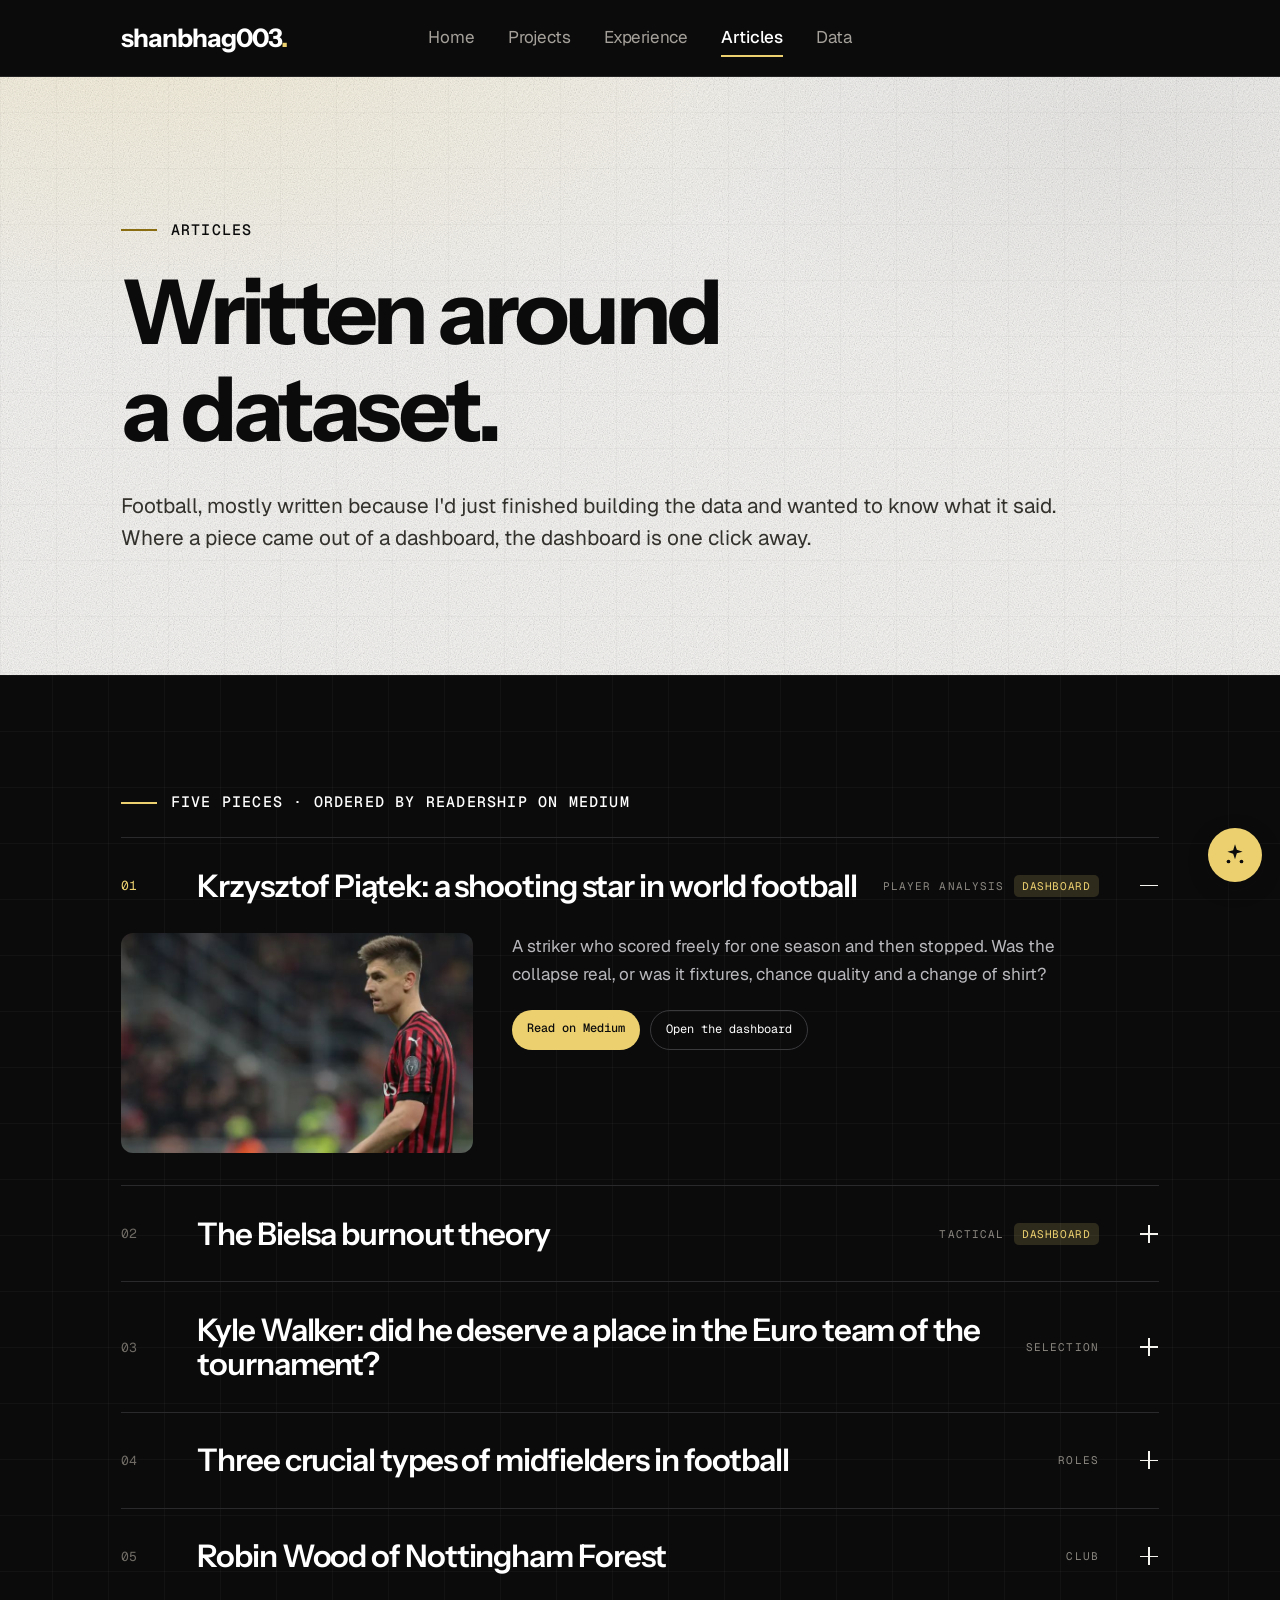
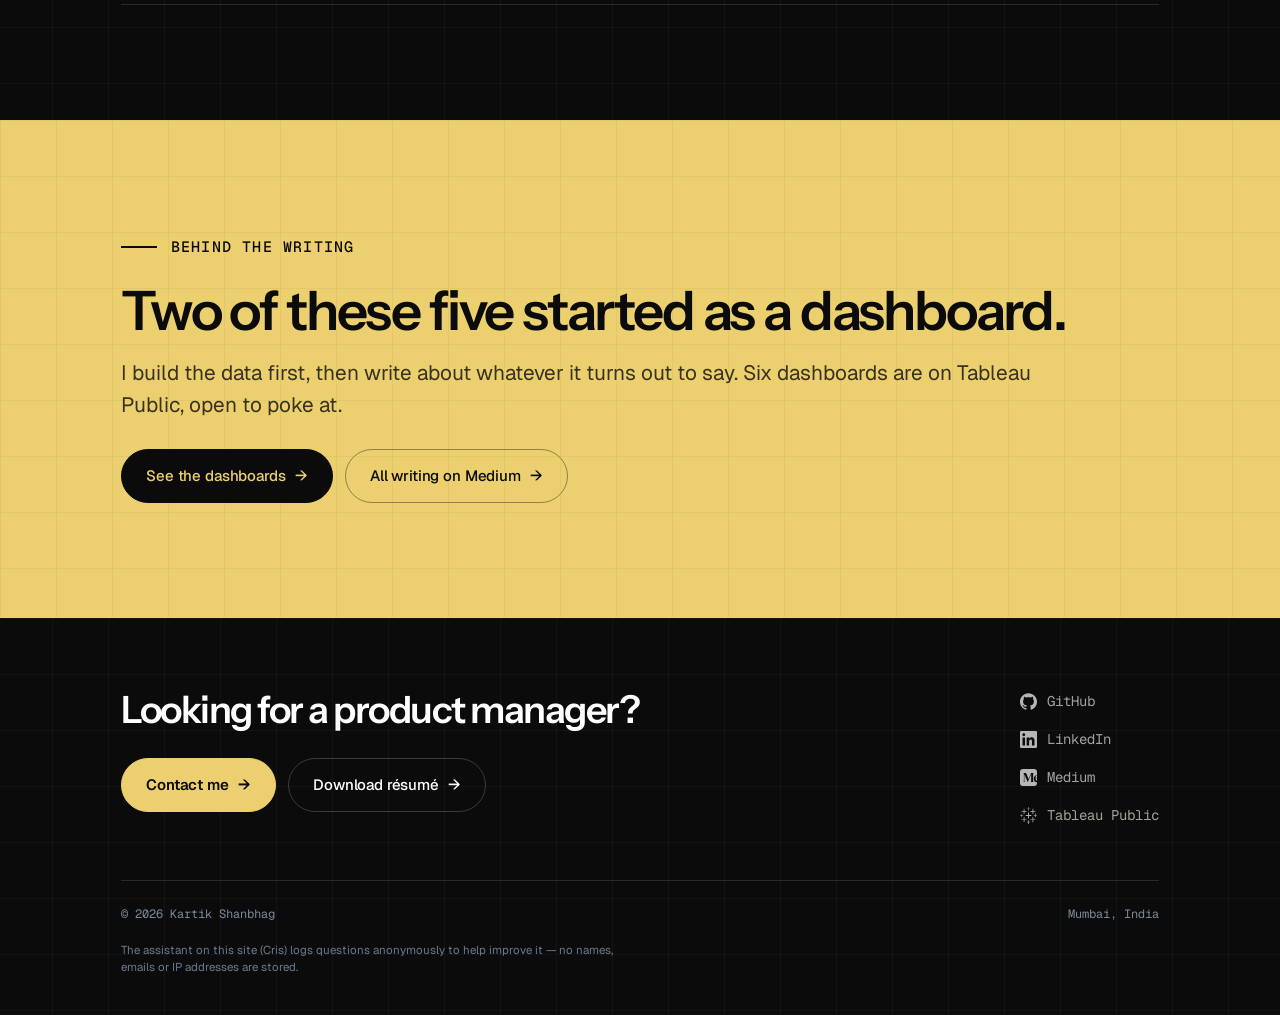
==== commit 31828708: "Add a privacy note to the footer Since the assistant now logs questions for private analytics, add a" ====
--- a/articles.html
+++ b/articles.html
@@ -207,6 +207,7 @@
       <span>© 2026 Kartik Shanbhag</span>
       <span>Mumbai, India</span>
     </div>
+    <p class="foot-privacy">The assistant on this site (Cris) logs questions anonymously to help improve it — no names, emails or IP addresses are stored.</p>
   </div>
 </footer>
 
--- a/style.css
+++ b/style.css
@@ -37,6 +37,12 @@
 
 *, *::before, *::after { box-sizing: border-box; }
 html { -webkit-text-size-adjust: 100%; text-size-adjust: 100%; scroll-behavior: smooth; }
+
+/* iOS Safari lets the full-bleed rails + marquee rubber-band the whole page
+   sideways even though their own overflow is clipped. `clip` kills that stray
+   horizontal pan WITHOUT creating a scroll container — so the sticky nav and
+   the rails' own horizontal scrolling keep working (unlike overflow:hidden). */
+html, body { overflow-x: clip; max-width: 100%; }
 
 body {
   margin: 0;
@@ -444,6 +450,7 @@
 .foot-links a { font-family: var(--mono); font-size: .875rem; color: var(--on-dark-mu); text-decoration: none; }
 .foot-links a:hover { color: #fff; }
 .foot-base { margin-top: 3rem; padding-top: 1.5rem; border-top: 1px solid #2a2a2c; font-family: var(--mono); font-size: .75rem; color: #7b8a9c; display: flex; justify-content: space-between; gap: 1rem; flex-wrap: wrap; }
+.foot-privacy { margin: 1rem 0 0; font-size: .72rem; line-height: 1.5; color: #6c7a8a; max-width: 62ch; }
 
 /* ---------- motion ---------- */
 
@@ -1600,72 +1607,107 @@
 /* ===================== portfolio assistant (chat) ===================== */
 .cb-launch {
   position: fixed; right: max(1.1rem, env(safe-area-inset-right)); bottom: max(1.1rem, env(safe-area-inset-bottom));
-  z-index: 9000; width: 56px; height: 56px; border-radius: 50%; cursor: pointer;
-  background: var(--gold); color: var(--paper); border: 1px solid var(--gold);
+  z-index: 9000; width: 54px; height: 54px; border-radius: 50%; cursor: pointer;
+  background: var(--gold); color: var(--paper); border: 0;
   display: inline-flex; align-items: center; justify-content: center;
-  box-shadow: 0 6px 20px rgba(11,11,12,.28); transition: transform .2s var(--ease), box-shadow .2s;
-}
-.cb-launch:hover { transform: translateY(-2px); box-shadow: 0 10px 26px rgba(11,11,12,.34); }
+  box-shadow: 0 6px 20px rgba(11,11,12,.26), 0 0 0 1px rgba(11,11,12,.05);
+  transition: transform .2s var(--ease), box-shadow .2s;
+}
+.cb-launch:hover { transform: translateY(-2px) scale(1.04); box-shadow: 0 10px 26px rgba(11,11,12,.32); }
 .cb-launch:focus-visible { outline: 3px solid var(--paper); outline-offset: 2px; }
 
 .cb-panel {
-  position: fixed; z-index: 9001; right: max(1.1rem, env(safe-area-inset-right)); bottom: calc(1.1rem + 56px + .6rem);
-  width: 380px; max-width: calc(100vw - 2rem); height: 560px; max-height: calc(100vh - 7rem); max-height: calc(100svh - 7rem);
+  position: fixed; z-index: 9001; right: max(1.1rem, env(safe-area-inset-right)); bottom: calc(1.1rem + 54px + .7rem);
+  width: 380px; max-width: calc(100vw - 2rem); height: 600px; max-height: calc(100vh - 7rem); max-height: calc(100svh - 7rem);
   display: flex; flex-direction: column; overflow: hidden;
   background: var(--ink); color: var(--paper); border: 1px solid var(--line); border-radius: 18px;
-  box-shadow: 0 18px 48px rgba(11,11,12,.3); font-family: var(--body);
-}
+  box-shadow: 0 1px 0 rgba(255,255,255,.4) inset, 0 20px 50px rgba(11,11,12,.26);
+  font-family: var(--body); transform-origin: bottom right;
+  animation: cbpanel .26s var(--ease) both;
+}
+@keyframes cbpanel { from { opacity: 0; transform: translateY(10px) scale(.985); } to { opacity: 1; transform: none; } }
+/* the [hidden] attribute must beat the display:flex above, or close/Esc/toggle
+   set hidden=true with no visual effect and the panel never closes */
+.cb-panel[hidden] { display: none; }
+
+/* header */
 .cb-head {
   display: flex; align-items: center; justify-content: space-between; gap: .75rem;
-  padding: .85rem 1rem; background: var(--band-dark); color: var(--on-dark);
-}
-.cb-title { display: inline-flex; align-items: center; gap: .55rem; font-weight: 600; font-size: .95rem; }
-.cb-dot { width: 8px; height: 8px; border-radius: 50%; background: var(--gold); box-shadow: 0 0 0 4px rgba(236,208,111,.18); }
-.cb-close {
-  background: transparent; border: 0; color: var(--on-dark); cursor: pointer;
-  width: 36px; height: 36px; border-radius: 50%; font-size: 1.5rem; line-height: 1;
+  padding: .8rem .9rem; background: var(--band-dark); color: var(--on-dark);
+  border-bottom: 1px solid rgba(255,255,255,.08);
+}
+.cb-brand { display: inline-flex; align-items: center; gap: .55rem; min-width: 0; }
+.cb-brand-text { display: flex; flex-direction: column; line-height: 1.25; min-width: 0; }
+#cb-title { font-weight: 600; font-size: .875rem; letter-spacing: .01em; }
+.cb-sub { font-size: .68rem; color: var(--on-dark-mu); letter-spacing: .02em; }
+.cb-tools { display: inline-flex; gap: .1rem; flex-shrink: 0; }
+.cb-icon {
+  background: transparent; border: 0; color: var(--on-dark-mu); cursor: pointer;
+  width: 34px; height: 34px; border-radius: 50%; line-height: 1;
+  display: inline-flex; align-items: center; justify-content: center; transition: background .15s, color .15s;
+}
+.cb-icon:hover { background: rgba(255,255,255,.1); color: var(--on-dark); }
+.cb-icon:focus-visible { outline: 2px solid var(--gold); outline-offset: 1px; }
+
+/* avatar / brand mark */
+.cb-ava {
+  flex-shrink: 0; width: 26px; height: 26px; border-radius: 50%;
+  background: var(--gold); color: var(--paper);
   display: inline-flex; align-items: center; justify-content: center;
 }
-.cb-close:hover { background: rgba(255,255,255,.1); }
-.cb-close:focus-visible { outline: 2px solid var(--gold); outline-offset: 1px; }
-
-.cb-list { flex: 1 1 auto; overflow-y: auto; -webkit-overflow-scrolling: touch; padding: 1rem; display: flex; flex-direction: column; gap: .7rem; }
-.cb-msg { display: flex; }
+
+/* messages */
+.cb-list { flex: 1 1 auto; overflow-y: auto; -webkit-overflow-scrolling: touch; padding: 1.1rem 1rem; display: flex; flex-direction: column; gap: 1.05rem; }
+.cb-list::-webkit-scrollbar { width: 7px; }
+.cb-list::-webkit-scrollbar-thumb { background: var(--line-2); border-radius: 999px; }
+.cb-list { scrollbar-width: thin; scrollbar-color: var(--line-2) transparent; }
+.cb-msg { display: flex; gap: .55rem; max-width: 100%; animation: cbrise .32s var(--ease) both; }
+.cb-msg.cb-bot { align-items: flex-start; }
 .cb-msg.cb-user { justify-content: flex-end; }
 .cb-bubble {
-  max-width: 85%; padding: .7rem .85rem; border-radius: 14px; font-size: .9375rem; line-height: 1.5;
-  word-wrap: break-word; overflow-wrap: anywhere;
-}
-.cb-bot .cb-bubble { background: #fff; border: 1px solid var(--line); border-top-left-radius: 4px; }
-.cb-user .cb-bubble { background: var(--paper); color: var(--on-dark); border-top-right-radius: 4px; }
-.cb-bubble a { color: var(--gold-deep); font-weight: 500; }
+  font-size: .875rem; line-height: 1.62; word-wrap: break-word; overflow-wrap: anywhere;
+}
+/* assistant speaks as plain text on the ground — no card, no tail (modern) */
+.cb-bot .cb-bubble { max-width: 100%; padding-top: .12rem; color: var(--paper); }
+/* only the visitor's own message gets a bubble */
+.cb-user .cb-bubble {
+  max-width: 82%; padding: .55rem .8rem; border-radius: 14px;
+  background: var(--paper); color: var(--on-dark);
+}
+.cb-bubble a { color: var(--gold-deep); font-weight: 500; text-underline-offset: 2px; }
 .cb-user .cb-bubble a { color: var(--gold); }
-
-.cb-dots { display: inline-flex; gap: 4px; align-items: center; height: 1.2em; }
+.cb-bubble strong { font-weight: 600; }
+@keyframes cbrise { from { opacity: 0; transform: translateY(6px); } to { opacity: 1; transform: none; } }
+
+.cb-dots { display: inline-flex; gap: 4px; align-items: center; height: 1.4em; }
 .cb-dots i { width: 6px; height: 6px; border-radius: 50%; background: var(--muted-2); display: inline-block; animation: cbdot 1s infinite ease-in-out; }
 .cb-dots i:nth-child(2) { animation-delay: .15s; } .cb-dots i:nth-child(3) { animation-delay: .3s; }
 @keyframes cbdot { 0%, 60%, 100% { transform: translateY(0); opacity: .5; } 30% { transform: translateY(-4px); opacity: 1; } }
 
-.cb-starters { display: flex; flex-wrap: wrap; gap: .5rem; padding: 0 1rem .4rem; }
+/* suggestion pills — ghost chips that fill on hover */
+.cb-sugg { display: flex; flex-wrap: wrap; gap: .4rem; padding: .1rem 1rem .7rem; }
 .cb-chip {
-  font-family: var(--body); font-size: .85rem; cursor: pointer; color: var(--paper);
-  background: var(--ink-2); border: 1px solid var(--line-2); border-radius: 999px; padding: .5rem .8rem;
-}
-.cb-chip:hover { background: var(--gold); border-color: var(--gold); }
+  font-family: var(--body); font-size: .75rem; line-height: 1.1; cursor: pointer; color: var(--muted);
+  background: transparent; border: 1px solid var(--line-2); border-radius: 999px; padding: .38rem .72rem;
+  transition: background .15s var(--ease), border-color .15s, color .15s;
+}
+.cb-chip:hover { background: var(--paper); border-color: var(--paper); color: var(--on-dark); }
 .cb-chip:focus-visible { outline: 2px solid var(--paper); outline-offset: 1px; }
 
-.cb-form { display: flex; gap: .5rem; padding: .75rem; border-top: 1px solid var(--line); background: var(--ink); }
+/* input */
+.cb-form { display: flex; gap: .5rem; padding: .7rem .75rem; border-top: 1px solid var(--line); background: var(--ink); }
 .cb-input {
-  flex: 1 1 auto; font-family: var(--body); font-size: .9375rem; color: var(--paper);
-  background: #fff; border: 1px solid var(--line-2); border-radius: 999px; padding: .7rem 1rem; min-height: 44px;
-}
-.cb-input:focus-visible { outline: 2px solid var(--gold-deep); outline-offset: 0; border-color: var(--gold-deep); }
+  flex: 1 1 auto; font-family: var(--body); font-size: .875rem; color: var(--paper);
+  background: #fff; border: 1px solid var(--line-2); border-radius: 14px; padding: .6rem .9rem; min-height: 42px;
+  transition: border-color .15s, box-shadow .15s;
+}
+.cb-input:focus-visible { outline: 0; border-color: var(--gold-deep); box-shadow: 0 0 0 3px rgba(138,109,16,.14); }
 .cb-send {
-  flex: 0 0 auto; width: 44px; height: 44px; border-radius: 50%; cursor: pointer;
-  background: var(--gold); color: var(--paper); border: 1px solid var(--gold);
-  display: inline-flex; align-items: center; justify-content: center;
-}
-.cb-send:hover { background: #fff; border-color: #fff; }
+  flex: 0 0 auto; width: 42px; height: 42px; border-radius: 50%; cursor: pointer;
+  background: var(--gold); color: var(--paper); border: 0;
+  display: inline-flex; align-items: center; justify-content: center; transition: background .15s, color .15s;
+}
+.cb-send:hover { background: var(--paper); color: var(--on-dark); }
 .cb-send:focus-visible { outline: 2px solid var(--paper); outline-offset: 1px; }
 
 @media (max-width: 640px) {
@@ -1673,12 +1715,14 @@
     right: 0; left: 0; bottom: 0; top: 0; width: 100%; max-width: 100%;
     height: 100vh; height: 100svh; max-height: none; border-radius: 0; border: 0;
   }
-  .cb-head { padding-top: max(.85rem, env(safe-area-inset-top)); }
-  .cb-form { padding-bottom: max(.75rem, env(safe-area-inset-bottom)); }
+  .cb-head { padding-top: max(.8rem, env(safe-area-inset-top)); }
+  .cb-form { padding-bottom: max(.7rem, env(safe-area-inset-bottom)); }
   html.cb-open .cb-launch { display: none; }
 }
 
 @media (prefers-reduced-motion: reduce) {
   .cb-launch, .cb-launch:hover { transition: none; transform: none; }
+  .cb-panel { animation: none; }
   .cb-dots i { animation: none; }
-}
+  .cb-msg { animation: none; }
+}
